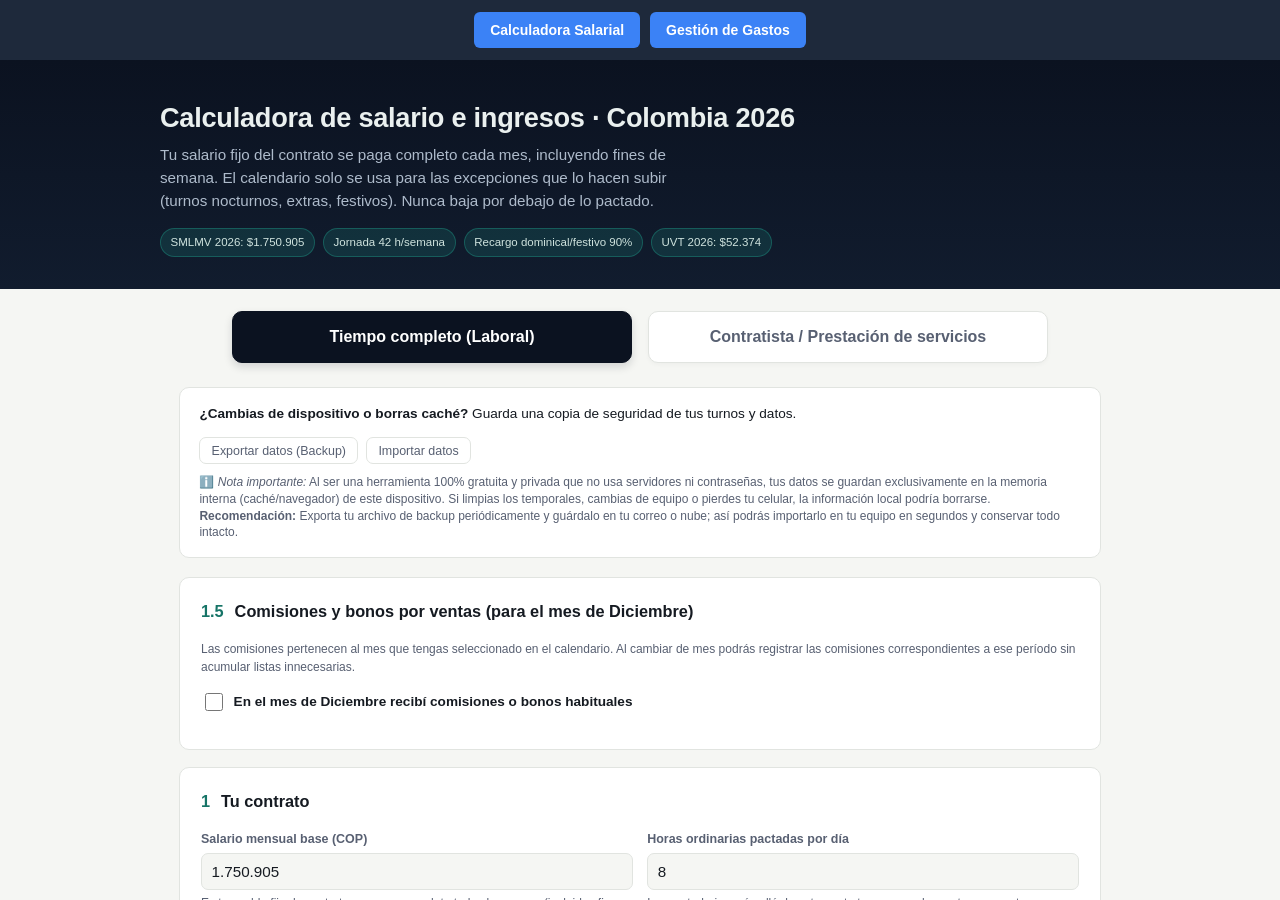
==== index.html @ af36e1dd "Update index.html" ====
<!DOCTYPE html>
<html lang="es">
<head>
  <meta charset="UTF-8">
  <meta name="viewport" content="width=device-width, initial-scale=1.0">
  <title>Mi Suite Financiera</title>
  <link rel="manifest" href="manifest.json">
  <style>
    body { margin: 0; font-family: Arial, sans-serif; display: flex; flex-direction: column; height: 100vh; background: #0f172a; }
    nav { display: flex; background: #1e293b; padding: 12px; gap: 10px; justify-content: center; align-items: center; box-shadow: 0 4px 6px rgba(0,0,0,0.3); flex-wrap: wrap; }
    button { background: #3b82f6; color: white; border: none; padding: 10px 16px; border-radius: 6px; cursor: pointer; font-weight: bold; font-size: 14px; transition: background 0.2s; }
    button:hover { background: #2563eb; }
    /* Estilo especial para el botón de instalar */
    #btn-instalar { background: #10b981; display: none; }
    #btn-instalar:hover { background: #059669; }
    iframe { flex: 1; border: none; width: 100%; height: 100%; background: white; }
  </style>
</head>
<body>
  <nav>
<button onclick="cambiarApp('./calculadora/index.html')">Calculadora Salarial</button>
<button onclick="cambiarApp('./gastos/index.html')">Gestión de Gastos</button>
    <!-- Botón automático de instalación -->
    <button id="btn-instalar">📲 Instalar App</button>
  </nav>

  <iframe id="app-frame" src="./calculadora/index.html"></iframe>

  <script>
    function cambiarApp(ruta) {
      document.getElementById('app-frame').src = ruta;
    }

    // Código para activar el botón de instalación automática
    let deferredPrompt;
    const btnInstalar = document.getElementById('btn-instalar');

    window.addEventListener('beforeinstallprompt', (e) => {
      e.preventDefault();
      deferredPrompt = e;
      btnInstalar.style.display = 'block'; // Muestra el botón solo si se puede instalar
    });

    btnInstalar.addEventListener('click', async () => {
      if (deferredPrompt) {
        deferredPrompt.prompt();
        const { outcome } = await deferredPrompt.userChoice;
        if (outcome === 'accepted') {
          console.log('Usuario aceptó instalar la app');
        }
        deferredPrompt = null;
        btnInstalar.style.display = 'none';
      }
    });

    if ('serviceWorker' in navigator) {
      navigator.serviceWorker.register('sw.js');
    }
  </script>
</body>
</html>
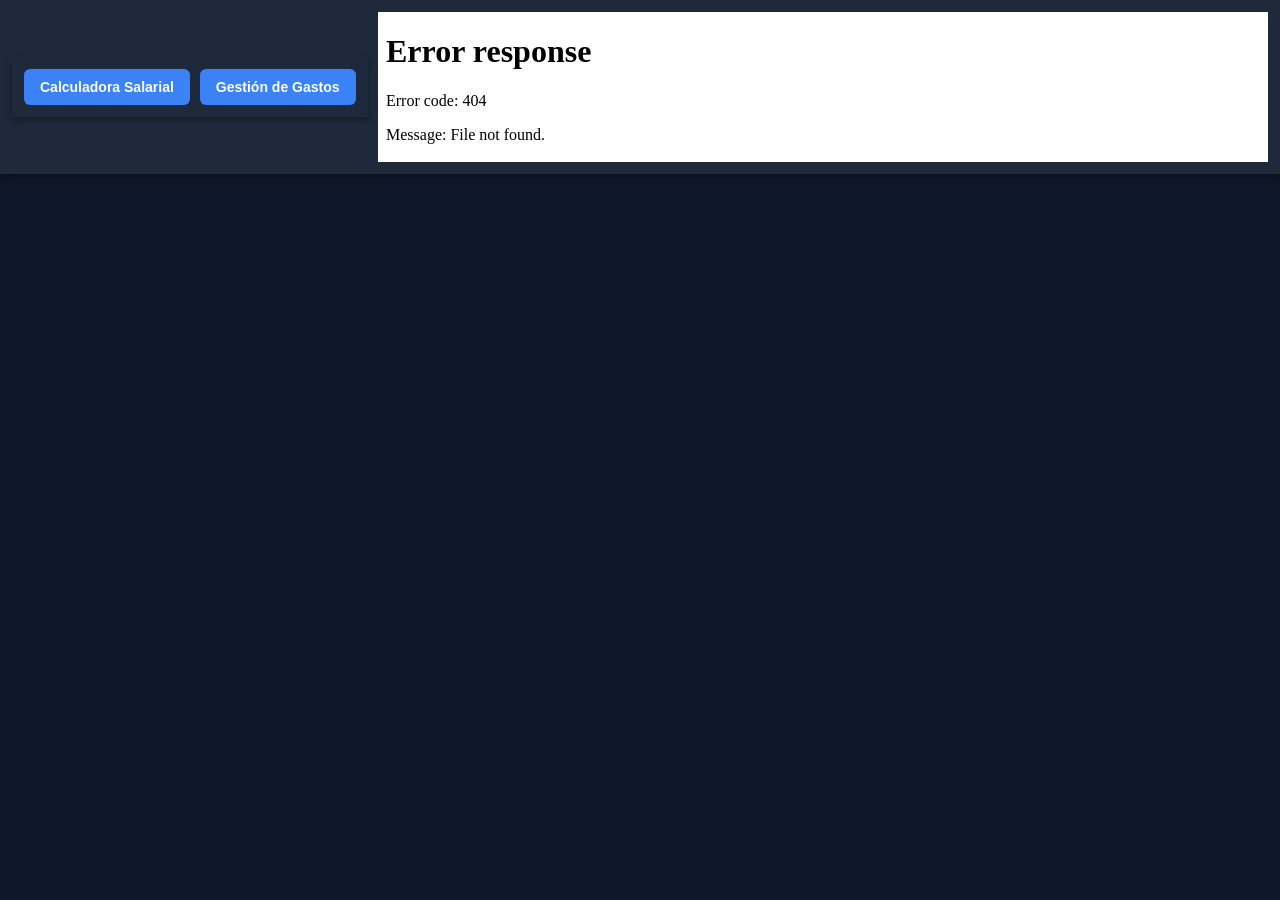
==== commit d3cc94dc: "Update index.html" ====
--- a/index.html
+++ b/index.html
@@ -18,13 +18,14 @@
 </head>
 <body>
   <nav>
-<button onclick="cambiarApp('./calculadora/index.html')">Calculadora Salarial</button>
-<button onclick="cambiarApp('./gastos/index.html')">Gestión de Gastos</button>
+<nav>
+    <button onclick="cambiarApp('/suite-financiera/calculadora/index.html')">Calculadora Salarial</button>
+    <button onclick="cambiarApp('/suite-financiera/gastos/index.html')">Gestión de Gastos</button>
     <!-- Botón automático de instalación -->
     <button id="btn-instalar">📲 Instalar App</button>
   </nav>
 
-  <iframe id="app-frame" src="./calculadora/index.html"></iframe>
+  <iframe id="app-frame" src="/suite-financiera/calculadora/index.html"></iframe>
 
   <script>
     function cambiarApp(ruta) {
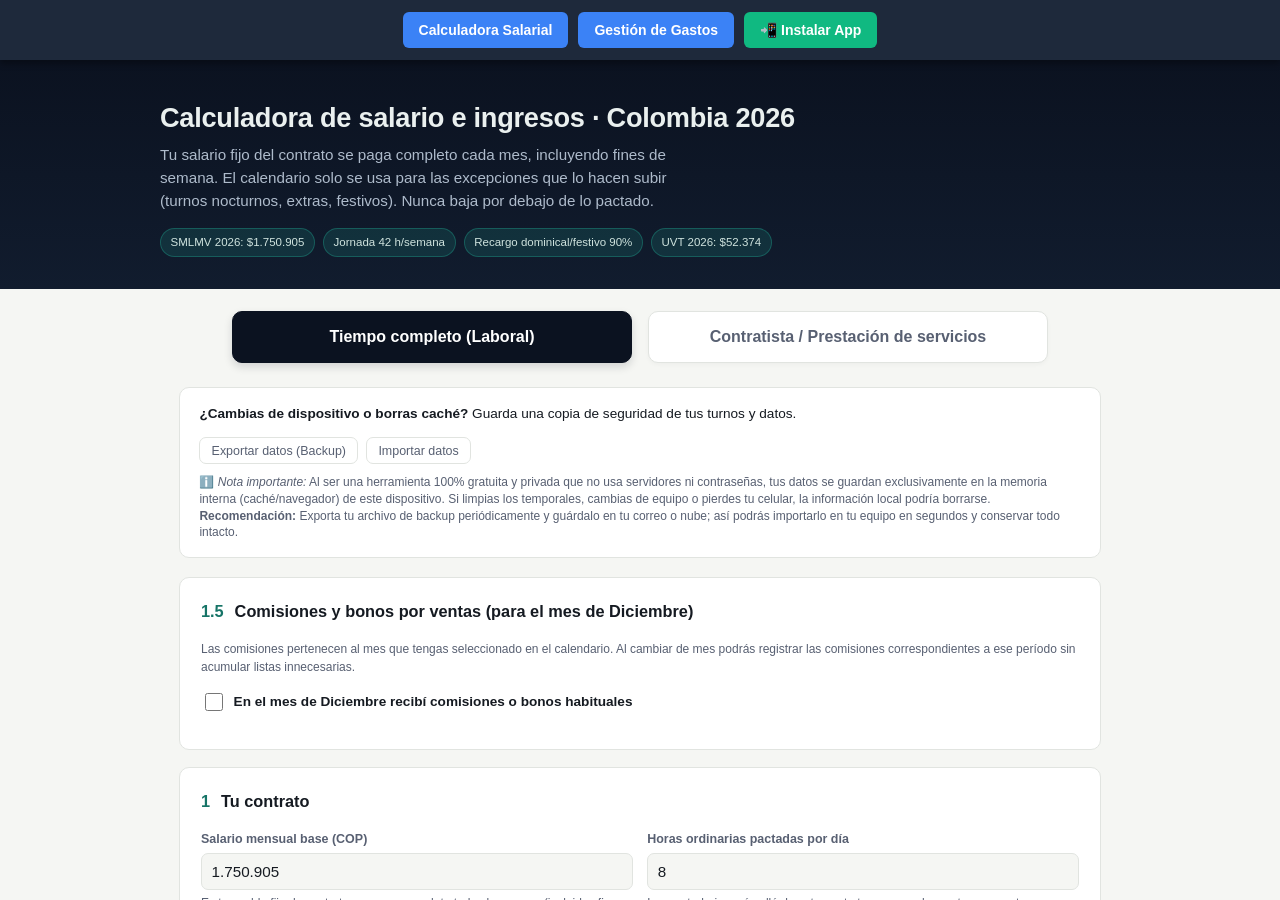
==== commit 98e9c9b5: "Update index.html" ====
--- a/index.html
+++ b/index.html
@@ -6,49 +6,44 @@
   <title>Mi Suite Financiera</title>
   <link rel="manifest" href="manifest.json">
   <style>
-    body { margin: 0; font-family: Arial, sans-serif; display: flex; flex-direction: column; height: 100vh; background: #0f172a; }
-    nav { display: flex; background: #1e293b; padding: 12px; gap: 10px; justify-content: center; align-items: center; box-shadow: 0 4px 6px rgba(0,0,0,0.3); flex-wrap: wrap; }
+    body { margin: 0; font-family: Arial, sans-serif; display: flex; flex-direction: column; height: 100vh; background: #0f172a; overflow: hidden; }
+    nav { display: flex; background: #1e293b; padding: 12px; gap: 10px; justify-content: center; align-items: center; box-shadow: 0 4px 6px rgba(0,0,0,0.3); flex-wrap: wrap; z-index: 10; }
     button { background: #3b82f6; color: white; border: none; padding: 10px 16px; border-radius: 6px; cursor: pointer; font-weight: bold; font-size: 14px; transition: background 0.2s; }
     button:hover { background: #2563eb; }
-    /* Estilo especial para el botón de instalar */
     #btn-instalar { background: #10b981; display: none; }
     #btn-instalar:hover { background: #059669; }
-    iframe { flex: 1; border: none; width: 100%; height: 100%; background: white; }
+    iframe { flex: 1; border: none; width: 100%; height: calc(100vh - 60px); background: white; }
   </style>
 </head>
 <body>
   <nav>
-<nav>
-    <button onclick="cambiarApp('/suite-financiera/calculadora/index.html')">Calculadora Salarial</button>
-    <button onclick="cambiarApp('/suite-financiera/gastos/index.html')">Gestión de Gastos</button>
-    <!-- Botón automático de instalación -->
+    <button onclick="cambiarApp('calculadora/index.html')">Calculadora Salarial</button>
+    <button onclick="cambiarApp('gastos/index.html')">Gestión de Gastos</button>
     <button id="btn-instalar">📲 Instalar App</button>
   </nav>
 
-  <iframe id="app-frame" src="/suite-financiera/calculadora/index.html"></iframe>
+  <iframe id="app-frame" src="calculadora/index.html"></iframe>
 
   <script>
     function cambiarApp(ruta) {
       document.getElementById('app-frame').src = ruta;
     }
 
-    // Código para activar el botón de instalación automática
     let deferredPrompt;
     const btnInstalar = document.getElementById('btn-instalar');
 
     window.addEventListener('beforeinstallprompt', (e) => {
       e.preventDefault();
       deferredPrompt = e;
-      btnInstalar.style.display = 'block'; // Muestra el botón solo si se puede instalar
+      btnInstalar.style.display = 'block';
     });
+
+    btnInstalar.style.display = 'block';
 
     btnInstalar.addEventListener('click', async () => {
       if (deferredPrompt) {
         deferredPrompt.prompt();
         const { outcome } = await deferredPrompt.userChoice;
-        if (outcome === 'accepted') {
-          console.log('Usuario aceptó instalar la app');
-        }
         deferredPrompt = null;
         btnInstalar.style.display = 'none';
       }
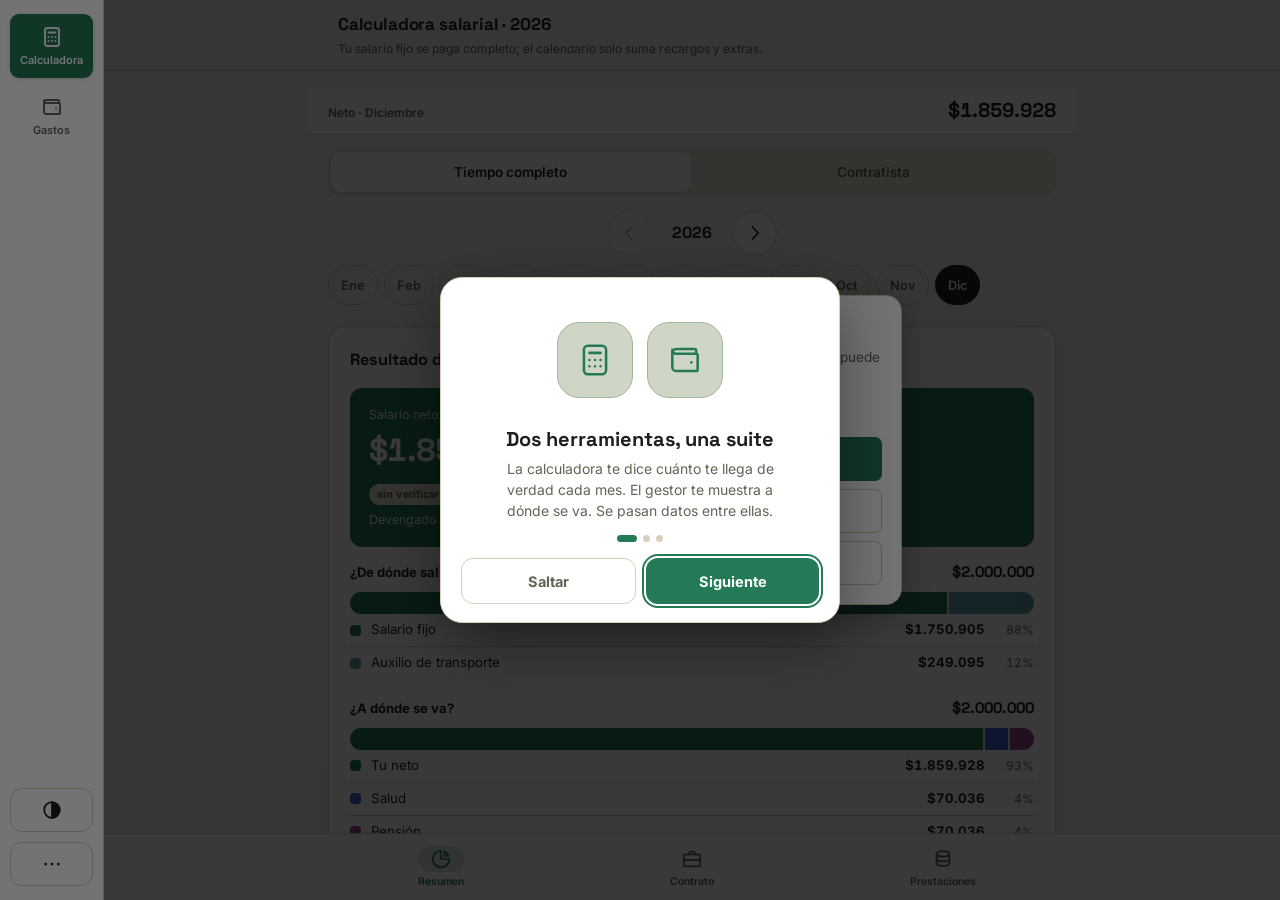
==== commit a8e072b5: "Add files via upload" ====
--- a/index.html
+++ b/index.html
@@ -1,57 +1,504 @@
 <!DOCTYPE html>
 <html lang="es">
 <head>
-  <meta charset="UTF-8">
-  <meta name="viewport" content="width=device-width, initial-scale=1.0">
-  <title>Mi Suite Financiera</title>
-  <link rel="manifest" href="manifest.json">
-  <style>
-    body { margin: 0; font-family: Arial, sans-serif; display: flex; flex-direction: column; height: 100vh; background: #0f172a; overflow: hidden; }
-    nav { display: flex; background: #1e293b; padding: 12px; gap: 10px; justify-content: center; align-items: center; box-shadow: 0 4px 6px rgba(0,0,0,0.3); flex-wrap: wrap; z-index: 10; }
-    button { background: #3b82f6; color: white; border: none; padding: 10px 16px; border-radius: 6px; cursor: pointer; font-weight: bold; font-size: 14px; transition: background 0.2s; }
-    button:hover { background: #2563eb; }
-    #btn-instalar { background: #10b981; display: none; }
-    #btn-instalar:hover { background: #059669; }
-    iframe { flex: 1; border: none; width: 100%; height: calc(100vh - 60px); background: white; }
-  </style>
+<meta charset="UTF-8">
+<meta name="viewport" content="width=device-width, initial-scale=1, viewport-fit=cover">
+<title>Mi Suite Financiera</title>
+<link rel="manifest" href="manifest.json">
+<link rel="apple-touch-icon" href="icons/apple-touch-icon.png">
+<link rel="icon" href="icons/favicon-64.png" type="image/png">
+<link rel="preload" href="fonts/inter-latin-wght-normal.woff2" as="font" type="font/woff2" crossorigin>
+<link rel="preload" href="fonts/space-grotesk-latin-wght-normal.woff2" as="font" type="font/woff2" crossorigin>
+<meta name="theme-color" content="#F4F1EA" media="(prefers-color-scheme: light)">
+<meta name="theme-color" content="#121618" media="(prefers-color-scheme: dark)">
+<meta name="apple-mobile-web-app-capable" content="yes">
+<meta name="mobile-web-app-capable" content="yes">
+<meta name="apple-mobile-web-app-status-bar-style" content="default">
+<meta name="apple-mobile-web-app-title" content="Mi Suite">
+<link rel="stylesheet" href="suite-tema.css">
+<script src="suite-tema.js"></script>
+<script src="suite-iconos.js"></script>
+<script src="suite-ui.js"></script>
+<script src="suite-config.js"></script>
+<script src="suite-sync-core.js"></script>
+<script src="suite-sync.js"></script>
+<style>
+:root{ --font:var(--font-body); }
+*{box-sizing:border-box;}
+html,body{margin:0; height:100%; background:var(--bg); color:var(--text); font-family:var(--font);}
+/* La página ocupa SIEMPRE lo que se ve en pantalla (position:fixed), sin usar vh/dvh: esas unidades quedan desfasadas en Android
+   cuando la barra del navegador aparece o se esconde (p. ej. tras recargar) y empujaban la barra inferior fuera de la pantalla. */
+html,body{overscroll-behavior:none;}
+body{position:fixed; inset:0; display:flex; flex-direction:column; overflow:hidden;}
+button{font-family:inherit; cursor:pointer;}
+
+#bar{flex:0 0 auto; display:flex; align-items:center; gap:10px; padding:calc(6px + env(safe-area-inset-top,0px)) 12px 6px; background:var(--surface); border-bottom:1px solid var(--border);}
+#seg{flex:1; display:flex; background:var(--surface-2); border-radius:12px; padding:3px; gap:3px; max-width:420px;}
+#seg button{flex:1; border:none; background:none; color:var(--text-dim); font-size:13.5px; font-weight:600; padding:8px 6px; border-radius:9px; min-height:38px; display:flex; align-items:center; justify-content:center; gap:6px; transition:background .15s,color .15s;}
+#seg button[aria-selected="true"]{background:var(--accent); color:var(--accent-ink); box-shadow:0 1px 4px rgba(0,0,0,.15);}
+.rbtn{flex:0 0 auto; width:44px; height:44px; border-radius:12px; border:1px solid var(--border); background:var(--surface); color:var(--text); font-size:20px; line-height:1; position:relative;}
+.rbtn:hover{background:var(--surface-2);}
+#seg .ico{display:inline-flex;} #seg .ico svg{width:18px;height:18px;} .rbtn svg{width:22px;height:22px;display:block;margin:auto;} .spacer{display:none;}
+@media (max-width:899.98px){ #bar{display:none;} }   /* en celular cada app trae su selector y su ⋯ */
+@media (min-width:900px){
+  #seg .ico svg{width:24px;height:24px;}
+  body{flex-direction:row;}
+  #bar{flex-direction:column; width:104px; align-items:stretch; gap:10px; padding:calc(14px + env(safe-area-inset-top,0px)) 10px 14px; border-bottom:0; border-right:1px solid var(--border);}
+  #seg{flex:0 0 auto; flex-direction:column; gap:6px; background:none; padding:0;}
+  #seg button{flex-direction:column; gap:4px; min-height:64px; font-size:11px; padding:10px 2px;}
+  #seg .ico{font-size:22px;}
+  .spacer{display:block; flex:1;}
+  .rbtn{width:100%;}
+  #frames{height:100%;}
+}
+#menuBtn .dot{position:absolute; top:7px; right:7px; width:9px; height:9px; border-radius:50%; background:var(--danger); display:none;}
+#menuBtn.has-update .dot{display:block;}
+#menuBtn.has-sync .dot{display:block; background:var(--necesito);}
+
+#frames{flex:1; position:relative; padding-bottom:env(safe-area-inset-bottom,0px); min-height:0;}
+.frame{position:absolute; inset:0 0 env(safe-area-inset-bottom,0px) 0; width:100%; height:calc(100% - env(safe-area-inset-bottom,0px)); border:0; background:var(--bg); visibility:hidden; pointer-events:none;}
+.frame.on{visibility:visible; pointer-events:auto;}
+
+#overlay{position:fixed; inset:0; background:rgba(0,0,0,.45); display:none; z-index:50; align-items:flex-end; justify-content:center;}
+#overlay.show{display:flex;}
+#sheet{width:100%; max-width:520px; background:var(--surface); border-radius:20px 20px 0 0; padding:16px 16px calc(18px + env(safe-area-inset-bottom,0px)); max-height:85vh; overflow-y:auto; box-shadow:0 -8px 30px rgba(0,0,0,.25);}
+#sheet::before{content:''; display:block; width:40px; height:4px; border-radius:2px; background:var(--border); margin:-4px auto 12px;}
+#overlay.show #sheet{animation:subir .22s ease-out;}
+@keyframes subir{from{transform:translateY(24px); opacity:0;} to{transform:none; opacity:1;}}
+#sheet h2{margin:0 0 4px; font-family:var(--font-display); font-size:18px;}
+#sheet .sub{font-size:12.5px; color:var(--text-dim); margin-bottom:12px;}
+.item{display:flex; align-items:center; gap:12px; width:100%; text-align:left; background:var(--surface-2); border:1px solid var(--border); color:var(--text); padding:12px 14px; border-radius:12px; margin-bottom:8px; font-size:14px; min-height:48px;}
+.item .ic{width:24px; height:24px; display:flex; align-items:center; justify-content:center;} .item .ic svg{width:22px;height:22px;}
+.item small{display:block; color:var(--text-dim); font-size:11.5px; margin-top:1px;}
+.item.primary{background:var(--accent); color:var(--accent-ink); border-color:var(--accent);} .item.primary small{color:inherit; opacity:.85;}
+.status{font-size:12.5px; color:var(--text-dim); display:flex; align-items:center; gap:8px; margin:12px 2px 4px;}
+.pill{display:inline-block; padding:2px 8px; border-radius:20px; font-size:11.5px; font-weight:700; background:var(--surface-2); border:1px solid var(--border);}
+.pill.ok{color:var(--accent); border-color:var(--accent);} .pill.warn{color:var(--danger); border-color:var(--danger);}
+.close{float:right; background:none; border:none; color:var(--text-dim); font-size:20px; width:40px; height:40px;}
+
+#tour{position:fixed; inset:0; z-index:80; background:rgba(0,0,0,.55); display:flex; align-items:center; justify-content:center; padding:16px;}
+#tour[hidden]{display:none;}
+.tour-box{width:100%; max-width:400px; background:var(--surface); border:1px solid var(--border); border-radius:22px; padding:22px 20px 18px; text-align:center; box-shadow:0 20px 60px rgba(0,0,0,.4); animation:subir .25s ease-out;}
+.tour-art{height:120px; display:flex; align-items:center; justify-content:center; gap:14px; color:var(--accent); margin-bottom:6px;}
+.tour-art .bub{width:76px; height:76px; border-radius:22px; background:color-mix(in srgb,var(--accent) 14%,var(--surface-2)); border:1px solid color-mix(in srgb,var(--accent) 30%,var(--border)); display:flex; align-items:center; justify-content:center;}
+.tour-art svg{width:38px; height:38px; stroke-width:1.6;}
+.tour-box h2{font-family:var(--font-display); font-size:20px; margin:6px 0 6px;}
+.tour-box p{font-size:14px; line-height:1.5; color:var(--text-dim); margin:0 auto 14px; max-width:32ch;}
+.tour-dots{display:flex; gap:6px; justify-content:center; margin-bottom:16px;}
+.tour-dots i{width:7px; height:7px; border-radius:50%; background:var(--border);} .tour-dots i.on{background:var(--accent); width:20px; border-radius:4px;}
+.tour-actions{display:flex; gap:10px;}
+.tour-actions button{flex:1; min-height:46px; border-radius:12px; font-size:14.5px; font-weight:700;}
+.tour-ghost{background:none; border:1px solid var(--border); color:var(--text-dim);}
+.tour-next{background:var(--accent); color:var(--accent-ink); border:none;}
+#syncOverlay{position:fixed; inset:0; background:rgba(0,0,0,.5); z-index:75; display:flex; align-items:flex-end; justify-content:center;}
+#syncOverlay[hidden]{display:none;}
+#syncSheet{width:100%; max-width:520px; background:var(--surface); border-radius:20px 20px 0 0; padding:16px 16px calc(18px + env(safe-area-inset-bottom,0px)); max-height:90vh; overflow-y:auto; box-shadow:0 -8px 30px rgba(0,0,0,.25); animation:subir .22s ease-out;}
+#syncSheet h2{margin:0 0 4px; font-family:var(--font-display); font-size:18px;}
+#syncSheet .sub{font-size:12.5px; color:var(--text-dim); margin-bottom:10px;}
+.sy-box{background:var(--surface-2); border-radius:12px; padding:12px; font-size:12.5px; line-height:1.55; color:var(--text-dim); margin:10px 0;}
+.sy-box b{color:var(--text);} .sy-box ul{margin:6px 0 0; padding-left:18px;} .sy-box li{margin:3px 0;}
+.sy-estado{display:flex; align-items:center; gap:10px; padding:12px; border-radius:12px; border:1px solid var(--border); margin:10px 0; font-size:13.5px;}
+.sy-estado .pt{width:10px; height:10px; border-radius:50%; background:var(--accent); flex:0 0 auto;} .sy-estado.pend .pt{background:var(--necesito);} .sy-estado.mal .pt{background:var(--danger);}
+.sy-btn{display:block; width:100%; min-height:46px; border-radius:12px; border:none; font-size:14.5px; font-weight:700; cursor:pointer; margin-top:8px; background:var(--accent); color:var(--accent-ink);}
+.sy-btn.sec{background:var(--surface-2); color:var(--text); border:1px solid var(--border);} .sy-btn.peligro{background:none; color:var(--danger); border:1px solid var(--border);} .sy-btn:disabled{opacity:.45; cursor:default;}
+.sy-check{display:flex; gap:10px; align-items:flex-start; font-size:13px; margin:12px 0 4px; cursor:pointer;} .sy-check input{margin-top:3px; width:20px; height:20px; flex:0 0 auto;}
+.sy-input{width:100%; min-height:46px; border-radius:10px; border:1px solid var(--border); background:var(--bg); color:var(--text); padding:0 12px; font-size:14px; margin-top:6px;}
+.sy-copia{display:flex; align-items:center; gap:8px; justify-content:space-between; padding:8px 0; border-bottom:1px solid var(--border); font-size:13px;} .sy-copia button{min-height:36px; padding:0 12px; border-radius:8px; border:1px solid var(--border); background:var(--surface-2); color:var(--text); cursor:pointer; font-weight:600;}
+#toast{position:fixed; left:12px; right:12px; bottom:calc(14px + env(safe-area-inset-bottom,0px)); z-index:60; display:none; justify-content:center; pointer-events:none;}
+#toast.show{display:flex;}
+#toast .box{pointer-events:auto; background:var(--text); color:var(--bg); padding:11px 14px; border-radius:12px; display:flex; gap:14px; align-items:center; font-size:13.5px; box-shadow:0 6px 20px rgba(0,0,0,.3); max-width:480px;}
+#toast button{background:none; border:none; color:var(--accent); font-weight:700; font-size:13.5px; padding:4px 6px; min-height:32px;}
+</style>
 </head>
 <body>
-  <nav>
-    <button onclick="cambiarApp('calculadora/index.html')">Calculadora Salarial</button>
-    <button onclick="cambiarApp('gastos/index.html')">Gestión de Gastos</button>
-    <button id="btn-instalar">📲 Instalar App</button>
-  </nav>
-
-  <iframe id="app-frame" src="calculadora/index.html"></iframe>
-
-  <script>
-    function cambiarApp(ruta) {
-      document.getElementById('app-frame').src = ruta;
-    }
-
-    let deferredPrompt;
-    const btnInstalar = document.getElementById('btn-instalar');
-
-    window.addEventListener('beforeinstallprompt', (e) => {
-      e.preventDefault();
-      deferredPrompt = e;
-      btnInstalar.style.display = 'block';
+
+<div id="bar">
+  <div id="seg" role="tablist" aria-label="Aplicación">
+    <button type="button" role="tab" id="tab-calculadora" data-app="calculadora" aria-selected="true"><span class="ico" data-ic="calc"></span><span class="lbl">Calculadora</span></button>
+    <button type="button" role="tab" id="tab-gastos" data-app="gastos" aria-selected="false"><span class="ico" data-ic="wallet"></span><span class="lbl">Gastos</span></button>
+  </div>
+  <div class="spacer"></div>
+  <button type="button" id="themeBtn" class="rbtn" aria-label="Cambiar tema"></button>
+  <button type="button" id="menuBtn" class="rbtn" aria-label="Menú" aria-haspopup="dialog"><span data-ic="dots"></span><span class="dot"></span></button>
+</div>
+
+<div id="frames">
+  <iframe class="frame" id="frame-calculadora" title="Calculadora salarial" data-src="calculadora/index.html"></iframe>
+  <iframe class="frame" id="frame-gastos" title="Gestor de gastos" data-src="gastos/index.html"></iframe>
+</div>
+
+<div id="overlay" role="dialog" aria-modal="true" aria-label="Menú">
+  <div id="sheet">
+    <button type="button" class="close" id="closeMenu" aria-label="Cerrar"><span data-ic="x"></span></button>
+    <h2>Mi Suite Financiera</h2>
+    <div class="sub">Tus datos viven solo en este dispositivo.</div>
+    <div id="menuItems"></div>
+    <div class="status"><span id="netPill" class="pill">…</span><span id="offlinePill" class="pill">…</span></div>
+    <div class="status" id="verLine"></div>
+  </div>
+</div>
+<div id="syncOverlay" role="dialog" aria-modal="true" aria-label="Sincronización con Google Drive" hidden><div id="syncSheet"></div></div>
+<div id="toast"><div class="box"><span id="toastMsg"></span><button type="button" id="toastBtn"></button></div></div>
+<input type="file" id="importFile" accept=".json,application/json" hidden>
+<div id="tour" role="dialog" aria-modal="true" aria-labelledby="tourTitulo" hidden>
+  <div class="tour-box">
+    <div class="tour-art" id="tourArt" aria-hidden="true"></div>
+    <h2 id="tourTitulo"></h2>
+    <p id="tourTexto"></p>
+    <div class="tour-dots" id="tourDots" aria-hidden="true"></div>
+    <div class="tour-actions"><button type="button" id="tourSaltar" class="tour-ghost">Saltar</button><button type="button" id="tourSig" class="tour-next">Siguiente</button></div>
+  </div>
+</div>
+
+<script>
+(function(){
+'use strict';
+const $ = id => document.getElementById(id);
+const APPS = ['calculadora','gastos'];
+const LAST_KEY = 'suite_ultima_app';
+const STORAGE_PATTERN = /^(finanzas_app_v12|co(\d{4})?_[\w]+)$/;   // claves de ambos programas
+const SKIP = /_corrupto(_fecha)?$/;
+const esc = s => String(s).replace(/[&<>"']/g, c=>({'&':'&amp;','<':'&lt;','>':'&gt;','"':'&quot;',"'":'&#39;'}[c]));
+
+document.querySelectorAll('[data-ic]').forEach(el=>{ el.innerHTML = ic(el.dataset.ic, 22); });
+/* ---------- Tema global (un solo botón para las dos apps) ---------- */
+function iconoTema(){
+  const t = SuiteTema.get(), b = $('themeBtn');
+  b.innerHTML = ic(t==='dark' ? 'moon' : t==='light' ? 'sun' : 'auto', 22);
+  const txt = 'Tema: ' + (t==='dark' ? 'oscuro' : t==='light' ? 'claro' : 'automático (según tu dispositivo)') + ' — toca para cambiar';
+  b.title = txt; b.setAttribute('aria-label', txt);
+}
+$('themeBtn').addEventListener('click', ()=>{ SuiteTema.cycle(); iconoTema(); toast('Tema ' + ({dark:'oscuro', light:'claro'}[SuiteTema.get()] || 'automático') + ' en las dos apps', null, null, 2200); });
+window.addEventListener('suite-tema', iconoTema);
+iconoTema();
+
+/* ---------- Selector de app: los dos iframes se quedan vivos (no pierdes mes, scroll ni filtros) ---------- */
+let actual = null;
+const mqRail = window.matchMedia ? matchMedia('(min-width:900px)') : {matches:true, addEventListener(){}};
+function cargar(app){ const f = $('frame-'+app); if(!f.getAttribute('src')) f.setAttribute('src', f.dataset.src + (mqRail.matches ? '?rail=1' : '')); }
+function enviarLayout(){ APPS.forEach(a=>{ const f = $('frame-'+a); try{ if(f.contentWindow) f.contentWindow.postMessage({suite:'layout', rail:mqRail.matches}, location.origin); }catch(e){} }); }
+if(mqRail.addEventListener) mqRail.addEventListener('change', enviarLayout);
+APPS.forEach(a=>{ $('frame-'+a).addEventListener('load', enviarLayout); });
+// Sacude el diseño de la app visible (evita que la barra inferior quede mal pintada tras cambiar de app, girar o volver a la pestaña)
+function refrescarVista(){
+  const f = $('frame-'+actual); if(!f) return;
+  requestAnimationFrame(()=>{ try{ f.contentWindow.dispatchEvent(new Event('resize')); }catch(e){} });
+}
+document.addEventListener('pointerdown', ()=>SuiteSync.gesto(), true);
+window.addEventListener('pageshow', refrescarVista);
+window.addEventListener('orientationchange', ()=>setTimeout(refrescarVista, 250));
+document.addEventListener('visibilitychange', ()=>{ if(!document.hidden) refrescarVista(); });
+function mostrar(app, {recordar=true}={}){
+  if(!APPS.includes(app)) app = 'calculadora';
+  cargar(app); actual = app;
+  APPS.forEach(a=>{
+    $('frame-'+a).classList.toggle('on', a===app);
+    const t = $('tab-'+a); t.setAttribute('aria-selected', a===app ? 'true' : 'false');
+  });
+  if(recordar){ try{ localStorage.setItem(LAST_KEY, app); }catch(e){} }
+  refrescarVista();
+}
+document.querySelectorAll('#seg button').forEach(b=> b.addEventListener('click', ()=> mostrar(b.dataset.app)));
+(function inicio(){
+  let app = new URLSearchParams(location.search).get('app');
+  if(!APPS.includes(app)){ try{ app = localStorage.getItem(LAST_KEY); }catch(e){} }
+  mostrar(APPS.includes(app) ? app : 'calculadora', {recordar:false});
+  const otro = APPS.find(a=>a!==actual);
+  const precargar = ()=> cargar(otro);                       // la otra app queda lista (y guardada para uso sin conexión)
+  if('requestIdleCallback' in window) requestIdleCallback(precargar, {timeout:3000}); else setTimeout(precargar, 1500);
+})();
+
+/* ---------- Toast ---------- */
+let toastTimer = null;
+function toast(msg, label, fn, ms){
+  $('toastMsg').textContent = msg;
+  const b = $('toastBtn'); b.style.display = label ? '' : 'none'; b.textContent = label||''; b.onclick = ()=>{ $('toast').classList.remove('show'); if(fn) fn(); };
+  $('toast').classList.add('show'); clearTimeout(toastTimer);
+  if(ms!==0) toastTimer = setTimeout(()=>$('toast').classList.remove('show'), ms||6000);
+}
+
+/* ---------- Instalación (Android/escritorio) y guía para iPhone/iPad ---------- */
+let promptInstalar = null;
+const esStandalone = ()=> { try{ return (window.matchMedia && window.matchMedia('(display-mode: standalone)').matches) || navigator.standalone === true; }catch(e){ return false; } };
+const esIOS = /iphone|ipad|ipod/i.test(navigator.userAgent) || (navigator.platform==='MacIntel' && navigator.maxTouchPoints>1);
+const esSafariIOS = esIOS && /safari/i.test(navigator.userAgent) && !/crios|fxios|edgios|opios/i.test(navigator.userAgent);
+window.addEventListener('beforeinstallprompt', e=>{ e.preventDefault(); promptInstalar = e; });
+window.addEventListener('appinstalled', ()=>{ promptInstalar = null; toast('Mi Suite quedó instalada ✓'); });
+function guiaIOS(){
+  alert(esSafariIOS
+    ? 'Para instalar en tu iPhone/iPad:\n\n1. Toca el botón Compartir (el cuadrado con la flecha hacia arriba) en la barra de Safari.\n2. Elige “Añadir a pantalla de inicio”.\n3. Toca “Añadir”.'
+    : 'En iPhone/iPad la instalación solo funciona desde Safari.\n\nAbre esta misma dirección en Safari, toca Compartir y elige “Añadir a pantalla de inicio”.');
+}
+
+/* ---------- Actualizaciones y modo sin conexión ---------- */
+let swReg = null, swEsperando = null;
+function avisarActualizacion(sw){
+  swEsperando = sw; $('menuBtn').classList.add('has-update');
+  toast('Hay una versión nueva disponible', 'Actualizar', aplicarActualizacion, 0);
+}
+function aplicarActualizacion(){
+  if(swEsperando) swEsperando.postMessage({type:'SKIP_WAITING'}); else location.reload();
+}
+function buscarActualizacion(){
+  if(!swReg){ toast('El modo sin conexión no está disponible en este navegador'); return; }
+  toast('Buscando actualización…', null, null, 2500);
+  swReg.update().then(()=>{ setTimeout(()=>{ if(!swEsperando) toast('Ya tienes la última versión ✓'); }, 1200); }).catch(()=> toast('No se pudo buscar (¿sin internet?)'));
+}
+if('serviceWorker' in navigator){
+  const teniaControl = !!navigator.serviceWorker.controller;
+  let recargando = false;
+  navigator.serviceWorker.addEventListener('controllerchange', ()=>{ if(!teniaControl || recargando) return; recargando = true; location.reload(); });
+  window.addEventListener('load', ()=>{
+    navigator.serviceWorker.register('./sw.js').then(reg=>{
+      swReg = reg;
+      if(reg.waiting && navigator.serviceWorker.controller) avisarActualizacion(reg.waiting);
+      reg.addEventListener('updatefound', ()=>{
+        const nuevo = reg.installing; if(!nuevo) return;
+        nuevo.addEventListener('statechange', ()=>{ if(nuevo.state==='installed' && navigator.serviceWorker.controller) avisarActualizacion(nuevo); });
+      });
+      setInterval(()=>{ reg.update().catch(()=>{}); }, 30*60*1000);
+      window.addEventListener('online', ()=>{ reg.update().catch(()=>{}); pintarEstado(); });
+    }).catch(err=>{ console.warn('No se pudo registrar el service worker:', err); pintarEstado(); });
+  });
+}
+window.addEventListener('offline', ()=>{ pintarEstado(); toast('Sin conexión: todo sigue funcionando con lo guardado'); });
+window.addEventListener('online', pintarEstado);
+
+/* ---------- Respaldo unificado (calculadora + gastos) ---------- */
+function descargar(contenido, nombre){
+  const url = URL.createObjectURL(new Blob([contenido], {type:'application/json'}));
+  const a = document.createElement('a'); a.href = url; a.download = nombre; document.body.appendChild(a); a.click(); a.remove();
+  setTimeout(()=>URL.revokeObjectURL(url), 2000);
+}
+function clavesSuite(){
+  const out = [];
+  for(let i=0;i<localStorage.length;i++){ const k = localStorage.key(i); if(STORAGE_PATTERN.test(k) && !SKIP.test(k)) out.push(k); }
+  return out;
+}
+function exportarTodo(){
+  try{
+    const storage = {}; clavesSuite().forEach(k=>{ storage[k] = localStorage.getItem(k); });
+    if(!Object.keys(storage).length){ toast('Aún no hay datos para exportar'); return; }
+    const hoy = new Date(), f = hoy.getFullYear()+'-'+String(hoy.getMonth()+1).padStart(2,'0')+'-'+String(hoy.getDate()).padStart(2,'0');
+    descargar(JSON.stringify({suite:'mi-suite-financiera', version:1, exportadoEn:hoy.toISOString(), storage}, null, 2), `mi-suite_respaldo_${f}.json`);
+    try{ localStorage.setItem('suite_ultimo_respaldo', f); }catch(e){}
+    toast('Respaldo de las dos apps descargado ✓');
+  }catch(e){ toast('No se pudo exportar'); }
+}
+function importarTodo(file){
+  const r = new FileReader();
+  r.onload = ev=>{
+    let data; try{ data = JSON.parse(ev.target.result); }catch(e){ alert('El archivo no es un JSON válido.'); return; }
+    if(!data || data.suite!=='mi-suite-financiera' || !data.storage || typeof data.storage!=='object'){ alert('Este archivo no es un respaldo de Mi Suite (use el que exporta este menú).'); return; }
+    const claves = Object.keys(data.storage).filter(k=>STORAGE_PATTERN.test(k) && !SKIP.test(k) && typeof data.storage[k]==='string');
+    for(const k of claves){ try{ JSON.parse(data.storage[k]); }catch(e){ if(!/_intereses_enero$/.test(k)){ alert('El respaldo tiene datos dañados ('+k+'). No se importó nada.'); return; } } }
+    if(!claves.length){ alert('El respaldo no contiene datos de las apps.'); return; }
+    const tieneG = claves.includes('finanzas_app_v12'), nCalc = claves.filter(k=>k!=='finanzas_app_v12').length;
+    if(!confirmaYa('Se reemplazarán los datos actuales de las dos apps con los del archivo ('+(tieneG?'gastos + ':'')+nCalc+' bloques de la calculadora). ¿Continuar?')) return;
+    clavesSuite().forEach(k=>localStorage.removeItem(k));
+    claves.forEach(k=>localStorage.setItem(k, data.storage[k]));
+    APPS.forEach(a=>{ const f = $('frame-'+a); if(f.getAttribute('src')){ try{ f.contentWindow.location.reload(); }catch(e){ f.setAttribute('src', f.dataset.src); } } });
+    aplicarTema(); cerrarMenu(); toast('Datos restaurados en las dos apps ✓');
+  };
+  r.readAsText(file);
+}
+$('importFile').addEventListener('change', e=>{ const f = e.target.files[0]; e.target.value=''; if(f) importarTodo(f); });
+
+/* ---------- Menú ---------- */
+function pintarEstado(){
+  const on = navigator.onLine;
+  $('netPill').textContent = on ? 'En línea' : 'Sin conexión'; $('netPill').className = 'pill ' + (on ? 'ok' : 'warn');
+  const p = $('offlinePill');
+  if(!('serviceWorker' in navigator) || !('caches' in window)){ p.textContent = 'Sin modo offline'; p.className = 'pill warn'; return; }
+  caches.match('./calculadora/index.html').then(hit=>{
+    caches.match('./gastos/index.html').then(hit2=>{
+      const ok = !!(hit && hit2); p.textContent = ok ? 'Lista para usar sin internet' : 'Preparando modo sin conexión…'; p.className = 'pill ' + (ok ? 'ok' : '');
     });
-
-    btnInstalar.style.display = 'block';
-
-    btnInstalar.addEventListener('click', async () => {
-      if (deferredPrompt) {
-        deferredPrompt.prompt();
-        const { outcome } = await deferredPrompt.userChoice;
-        deferredPrompt = null;
-        btnInstalar.style.display = 'none';
-      }
-    });
-
-    if ('serviceWorker' in navigator) {
-      navigator.serviceWorker.register('sw.js');
-    }
-  </script>
+  }).catch(()=>{ p.textContent = 'Modo offline no disponible'; p.className = 'pill warn'; });
+}
+function construirMenu(){
+  const it = [];
+  if(swEsperando) it.push(`<button class="item primary" data-act="update"><span class="ic">${ic('refresh')}</span><span>Instalar la versión nueva<small>La app se recarga (tus datos no se tocan)</small></span></button>`);
+  if(!esStandalone()){
+    if(promptInstalar) it.push(`<button class="item" data-act="instalar"><span class="ic">${ic('phone')}</span><span>Instalar en este dispositivo<small>Ábrela como una app, también sin internet</small></span></button>`);
+    else if(esIOS) it.push(`<button class="item" data-act="ios"><span class="ic">${ic('phone')}</span><span>Añadir a pantalla de inicio<small>Te muestro cómo hacerlo en Safari</small></span></button>`);
+  }
+  { const t = SuiteTema.get(); it.push(`<button class="item" data-act="tema"><span class="ic">${ic(t==='dark'?'moon':t==='light'?'sun':'auto')}</span><span>Tema: ${t==='dark'?'oscuro':t==='light'?'claro':'automático'}<small>Toca para cambiar · se aplica a las dos apps</small></span></button>`); }
+  { const se = SuiteSync.estado();
+    const sub = !se.configurado ? 'Configúrala una vez para usar tus datos en otros dispositivos' : !se.conectado ? 'Guarda tus datos en tu Drive y úsalos en otros dispositivos' : textoEstadoCorto(se);
+    it.push(`<button class="item" data-act="sync"><span class="ic">${ic(se.conectado ? 'cloud-ok' : 'cloud')}</span><span>Sincronizar con Google Drive<small>${esc(sub)}</small></span></button>`); }
+  it.push(`<button class="item" data-act="export"><span class="ic">${ic('download')}</span><span>Exportar respaldo de las dos apps<small>Un solo archivo con calculadora + gastos</small></span></button>`);
+  it.push(`<button class="item" data-act="import"><span class="ic">${ic('upload')}</span><span>Importar respaldo<small>Reemplaza los datos de las dos apps</small></span></button>`);
+  it.push(`<button class="item" data-act="buscar"><span class="ic">${ic('refresh')}</span><span>Buscar actualización</span></button>`);
+  it.push(`<button class="item" data-act="tour"><span class="ic">${ic('help')}</span><span>Ver el recorrido de bienvenida</span></button>`);
+  $('menuItems').innerHTML = it.join('');
+  $('verLine').textContent = 'Los datos se guardan solo en este dispositivo: exporta un respaldo de vez en cuando.';
+}
+function abrirMenu(){ construirMenu(); pintarEstado(); $('overlay').classList.add('show'); try{ window.focus(); $('closeMenu').focus(); }catch(e){} }   // el foco pasa al menú para que Esc y el teclado funcionen también si se abrió desde una app
+function cerrarMenu(){ $('overlay').classList.remove('show'); }
+$('menuBtn').addEventListener('click', abrirMenu);
+$('closeMenu').addEventListener('click', cerrarMenu);
+$('overlay').addEventListener('click', e=>{ if(e.target.id==='overlay') cerrarMenu(); });
+document.addEventListener('keydown', e=>{ if(e.key==='Escape') cerrarMenu(); });
+$('menuItems').addEventListener('click', e=>{
+  const b = e.target.closest('[data-act]'); if(!b) return;
+  const a = b.dataset.act;
+  if(a==='sync'){ cerrarMenu(); abrirSync(); }
+  else if(a==='tema'){ SuiteTema.cycle(); iconoTema(); construirMenu(); }
+  else if(a==='export'){ exportarTodo(); }
+  else if(a==='import'){ $('importFile').click(); }
+  else if(a==='buscar'){ cerrarMenu(); buscarActualizacion(); }
+  else if(a==='tour'){ cerrarMenu(); abrirTour(0); }
+  else if(a==='update'){ cerrarMenu(); aplicarActualizacion(); }
+  else if(a==='ios'){ guiaIOS(); }
+  else if(a==='instalar' && promptInstalar){ cerrarMenu(); promptInstalar.prompt(); promptInstalar.userChoice.finally(()=>{ promptInstalar = null; }); }
+});
+
+/* ---------- Sincronización con Google Drive ---------- */
+function hace(ms){ if(!ms) return 'nunca'; const s = Math.max(0, Math.round((Date.now()-ms)/1000)); if(s<45) return 'hace unos segundos'; if(s<3600) return 'hace '+Math.round(s/60)+' min'; if(s<86400) return 'hace '+Math.round(s/3600)+' h'; return 'hace '+Math.round(s/86400)+' días'; }
+function textoEstadoCorto(e){
+  if(e.fase==='sincronizando' || e.fase==='conectando') return 'Sincronizando…';
+  if(e.fase==='reconectar') return 'Toca para reconectar con Google';
+  if(e.fase==='sin_conexion') return 'Sin conexión: se sincroniza al volver';
+  if(e.fase==='error') return 'Error al sincronizar';
+  if(e.pendiente || e.fase==='pendiente') return 'Cambios por sincronizar';
+  return 'Conectado'+(e.email?' como '+e.email:'')+' · '+hace(e.ult);
+}
+const AVISO_LEGAL = `<div class="sy-box"><b>Cómo funciona y qué debes saber</b><ul>
+  <li>Tus datos viven en tu dispositivo. Si activas la sincronización, la app guarda una copia en una carpeta oculta de <b>tu propio Google Drive</b>, que solo esta app puede abrir.</li>
+  <li>Quien publica esta app <b>no tiene servidor, no recibe ni ve tus datos y no tiene acceso a tu Drive</b>.</li>
+  <li>El único permiso que pide a Google es guardar y leer los datos de la propia app en tu Drive. No puede ver tus otros archivos.</li>
+  <li>Tú eres responsable de tu cuenta de Google y de los dispositivos donde la uses. Puedes desconectar cuando quieras y borrar tu copia desde aquí.</li>
+  <li>Datos personales (Ley 1581 de 2012): la información la administras tú, en tu dispositivo y en tu Drive; la app no la recolecta ni la envía a terceros distintos de Google.</li>
+  <li>Es una herramienta personal de referencia: no es asesoría financiera, tributaria ni legal, y se ofrece «tal cual», sin garantías. Haz respaldos de vez en cuando.</li></ul>
+  <div style="margin-top:8px;"><a href="privacidad.html" target="_blank" rel="noopener" style="color:var(--accent); font-weight:600;">Política de privacidad</a></div></div>`;
+function abrirSync(){ $('syncOverlay').hidden = false; SuiteSync.precargar(); pintarSync(); const c = $('syCerrar'); if(c) c.focus(); }
+function cerrarSync(){ $('syncOverlay').hidden = true; }
+async function pintarSync(){
+  if($('syncOverlay').hidden) return;
+  const e = SuiteSync.estado(), box = $('syncSheet'), cab = `<button type="button" class="close" id="syCerrar" aria-label="Cerrar">${ic('x',22)}</button><h2>Sincronizar con Google Drive</h2>`;
+  let h = cab;
+  if(!e.configurado){
+    h += `<div class="sub">Falta un dato de configuración (una sola vez, lo hace quien publica la app).</div>
+      <div class="sy-box">Necesitas un <b>ID de cliente</b> de Google (gratis):<ul>
+        <li>Entra a <b>console.cloud.google.com</b> y crea un proyecto.</li>
+        <li>En «APIs y servicios → Biblioteca», activa <b>Google Drive API</b>.</li>
+        <li>En «Pantalla de consentimiento OAuth»: tipo <b>Externo</b>, escribe el nombre de la app y tu correo, agrega el permiso <b>…/auth/drive.appdata</b> y publícala (<b>En producción</b>).</li>
+        <li>En «Credenciales → Crear → ID de cliente de OAuth → Aplicación web», agrega en «Orígenes autorizados de JavaScript»: <b>${esc(location.origin)}</b></li>
+        <li>Copia el ID de cliente y pégalo abajo.</li></ul></div>
+      <input class="sy-input" id="syCid" placeholder="123456-abc.apps.googleusercontent.com" autocomplete="off" spellcheck="false">
+      <button class="sy-btn" id="syGuardarCid">Guardar</button>`;
+  } else if(!e.conectado){
+    h += `<div class="sub">Usa tus datos en el celular y en el computador sin exportar respaldos.</div>${AVISO_LEGAL}
+      <label class="sy-check"><input type="checkbox" id="syAcepto" ${e.acepto?'checked':''}><span>Entiendo y acepto cómo funciona.</span></label>
+      <button class="sy-btn" id="syConectar" ${e.acepto?'':'disabled'}>Conectar con Google</button>
+      <button class="sy-btn sec" id="syCambiarCid">Cambiar ID de cliente</button>`;
+  } else {
+    const cls = (e.fase==='error' || e.fase==='reconectar') ? 'mal' : (e.pendiente || e.fase==='sin_conexion' || e.fase==='pendiente') ? 'pend' : '';
+    h += `<div class="sub">${esc(e.email ? 'Cuenta: '+e.email : 'Conectado')}</div>
+      <div class="sy-estado ${cls}"><span class="pt"></span><span>${esc(textoEstadoCorto(e))}${e.msg?'<br><small style="color:var(--text-dim)">'+esc(e.msg)+'</small>':''}</span></div>
+      ${e.fase==='reconectar' ? '<button class="sy-btn" id="syReconectar">Reconectar con Google</button>' : '<button class="sy-btn" id="sySync">Sincronizar ahora</button>'}
+      <div class="sy-box" style="margin-top:12px;">Se sincroniza solo: al abrir la app, unos segundos después de cada cambio y cada ~30 segundos mientras la tienes abierta. Cada ~hora Google puede pedir confirmar la sesión: toca «Reconectar».</div>
+      <div id="syCopias"></div>
+      <button class="sy-btn sec" id="syDesconectar">Desconectar este dispositivo</button>
+      <button class="sy-btn peligro" id="syBorrar">Borrar mis datos de Drive</button>
+      <details class="sy-box"><summary style="cursor:pointer; font-weight:700; color:var(--text);">Aviso legal y privacidad</summary>${AVISO_LEGAL}</details>`;
+  }
+  box.innerHTML = h;
+  if(e.conectado && e.fase!=='reconectar'){ SuiteSync.listarCopias().then(l=>{ const c = $('syCopias'); if(!c || !l.length) return; c.innerHTML = '<div class="sub" style="margin-top:12px;">Copias automáticas (últimos 7 días)</div>'+l.map(f=>`<div class="sy-copia"><span>${esc(f.name.replace('suite-respaldo-','').replace('.json',''))}</span><button data-rest="${esc(f.id)}">Restaurar</button></div>`).join(''); }).catch(()=>{}); }
+}
+$('syncSheet').addEventListener('click', async ev=>{
+  const b = ev.target.closest('button'); if(!b) return;
+  try{
+    if(b.id==='syCerrar') cerrarSync();
+    else if(b.id==='syGuardarCid'){ const v = SuiteSync.limpiarId($('syCid').value); if(!v){ alert('Ese ID no parece correcto. Debe verse así: 123456789012-abcdef...apps.googleusercontent.com (sin https:// ni espacios).'); return; } SuiteSync.configurar(v); pintarSync(); }
+    else if(b.id==='syCambiarCid'){ SuiteSync.configurar(''); pintarSync(); }
+    else if(b.id==='syConectar'){ b.disabled = true; b.textContent = 'Conectando…'; const ok = await SuiteSync.conectar(); if(ok) toast('Conectado. Tus datos se sincronizan con tu Drive.'); pintarSync(); }
+    else if(b.id==='syReconectar'){ b.disabled = true; await SuiteSync.reconectar(); pintarSync(); }
+    else if(b.id==='sySync'){ b.disabled = true; await SuiteSync.sincronizarAhora(); pintarSync(); }
+    else if(b.id==='syDesconectar'){ if(confirmaYa('Este dispositivo dejará de sincronizar. Tus datos locales y los de tu Drive se conservan.')){ SuiteSync.desconectar(); pintarSync(); } }
+    else if(b.id==='syBorrar'){ if(confirmaYa('Se borrarán de tu Drive la copia de la app y sus respaldos, y este dispositivo se desconectará. Tus datos en este dispositivo se conservan. ¿Continuar?')){ await SuiteSync.borrarNube(); toast('Tus datos en Drive fueron borrados.'); pintarSync(); } }
+    else if(b.dataset.rest){ if(confirmaYa('Se reemplazarán los datos de TODOS tus dispositivos por los de esta copia. ¿Continuar?')){ await SuiteSync.restaurarCopia(b.dataset.rest); toast('Copia restaurada.'); pintarSync(); } }
+  }catch(err){ alert((err && err.message) || 'No se pudo completar la acción'); pintarSync(); }
+});
+$('syncSheet').addEventListener('change', ev=>{ if(ev.target.id==='syAcepto'){ SuiteSync.aceptar(ev.target.checked); const c = $('syConectar'); if(c) c.disabled = !ev.target.checked; } });
+$('syncOverlay').addEventListener('click', ev=>{ if(ev.target.id==='syncOverlay') cerrarSync(); });
+document.addEventListener('keydown', ev=>{ if(ev.key==='Escape' && !$('syncOverlay').hidden) cerrarSync(); });
+SuiteSync.onEstado(e=>{
+  const mb = $('menuBtn'); const mal = e.conectado && (e.fase==='reconectar' || e.fase==='error' || (e.pendiente && e.fase!=='sincronizando'));
+  mb.classList.toggle('has-sync', !!mal);
+  if(!$('syncOverlay').hidden) pintarSync();
+});
+SuiteSync.onAplicado = ()=>{ toast('Se actualizaron tus datos desde otro dispositivo.'); };
+SuiteSync.onAviso = m=>{ toast(m, null, null, 10000); };
+setInterval(()=>{ if(!$('syncOverlay').hidden) pintarSync(); }, 30000);
+
+/* ---------- Recorrido de bienvenida ---------- */
+const TOUR = [
+  {art:['calc','wallet'], t:'Dos herramientas, una suite', x:'La calculadora te dice cuánto te llega de verdad cada mes. El gestor te muestra a dónde se va. Se pasan datos entre ellas.'},
+  {art:['shield'], t:'Tus datos son tuyos', x:'Todo se guarda solo en este dispositivo: sin cuentas ni servidores. Haz un respaldo de vez en cuando desde el menú ⋯.'},
+  {art:['phone','cloud-off'], t:'Instálala y úsala sin internet', x:'Agrégala a tu pantalla de inicio y abre igual sin conexión. El tema claro u oscuro se cambia con un solo botón.'}
+];
+let tourIdx = 0;
+function abrirTour(i){
+  tourIdx = i||0; $('tour').hidden = false; pintarTour(); $('tourSig').focus();
+}
+function cerrarTour(){ $('tour').hidden = true; try{ localStorage.setItem('suite_tour_visto','1'); }catch(e){} }
+function pintarTour(){
+  const p = TOUR[tourIdx];
+  $('tourArt').innerHTML = p.art.map(n=>`<span class="bub">${ic(n,38)}</span>`).join('');
+  $('tourTitulo').textContent = p.t; $('tourTexto').textContent = p.x;
+  $('tourDots').innerHTML = TOUR.map((_,k)=>`<i class="${k===tourIdx?'on':''}"></i>`).join('');
+  $('tourSig').textContent = tourIdx===TOUR.length-1 ? 'Empezar' : 'Siguiente';
+  $('tourSaltar').style.visibility = tourIdx===TOUR.length-1 ? 'hidden' : 'visible';
+}
+$('tourSig').addEventListener('click', ()=>{ if(tourIdx<TOUR.length-1){ tourIdx++; pintarTour(); } else cerrarTour(); });
+$('tourSaltar').addEventListener('click', cerrarTour);
+document.addEventListener('keydown', e=>{ if(e.key==='Escape' && !$('tour').hidden) cerrarTour(); });
+try{ if(!localStorage.getItem('suite_tour_visto')) setTimeout(()=>abrirTour(0), 700); }catch(e){}
+
+/* ---------- Pedidos que llegan desde las apps ---------- */
+const pendientes = new Map();
+function enviarAGastos(m, intento){
+  cargar('gastos');
+  const f = $('frame-gastos'); let listo = false;
+  try{ listo = !!(f.contentWindow && f.contentWindow.__suiteListo === true); }catch(e){}
+  if(listo){ f.contentWindow.postMessage(m, location.origin); return; }
+  if((intento||0) < 40){ setTimeout(()=>enviarAGastos(m,(intento||0)+1), 250); return; }
+  const src = pendientes.get(m.reqId); pendientes.delete(m.reqId);
+  if(src) src.postMessage({suite:'puente-res', reqId:m.reqId, ok:false, error:'timeout'}, location.origin);
+}
+window.addEventListener('message', e=>{
+  const m = e.data;
+  if(e.origin !== location.origin || !m) return;
+  if(m.suite === 'abrir-menu') abrirMenu();
+  else if(m.suite === 'gesto') SuiteSync.gesto();
+  else if(m.suite === 'abrir-sync') abrirSync();
+  else if(m.suite === 'cambiar-app' && APPS.includes(m.app)) mostrar(m.app);
+  else if(m.suite === 'puente' && m.para === 'gastos' && typeof m.reqId === 'string'){ pendientes.set(m.reqId, e.source); enviarAGastos(m, 0); }
+  else if(m.suite === 'puente-res'){ const src = pendientes.get(m.reqId); pendientes.delete(m.reqId); if(src) src.postMessage(m, location.origin); }
+});
+
+/* ---------- Aviso de espacio: los datos viven en el navegador (unos 5 MB por dirección) ---------- */
+function usoAlmacenamiento(){ let n = 0; try{ for(let i=0;i<localStorage.length;i++){ const k = localStorage.key(i); n += k.length + (localStorage.getItem(k)||'').length; } }catch(e){} return n; }
+function avisarEspacio(){
+  const pct = usoAlmacenamiento()/5000000; if(pct < 0.7) return;
+  let ult = 0; try{ ult = parseInt(localStorage.getItem('suite_aviso_espacio')||'0',10); }catch(e){}
+  if(Date.now()-ult < 7*86400000) return;
+  try{ localStorage.setItem('suite_aviso_espacio', String(Date.now())); }catch(e){}
+  toast('Tu espacio en este dispositivo va en '+Math.round(pct*100)+'%. Haz un respaldo (⋯ → Exportar) y borra movimientos viejos que ya no necesites.', null, null, 14000);
+}
+window.__avisarEspacio = avisarEspacio;
+setTimeout(avisarEspacio, 4000); setInterval(avisarEspacio, 3600000);
+/* ---------- Pedir almacenamiento persistente (evita que el navegador borre tus datos) ---------- */
+if(navigator.storage && navigator.storage.persist){ navigator.storage.persist().catch(()=>{}); }
+
+/* ---------- Pista única para iPhone/iPad ---------- */
+if(esIOS && !esStandalone()){
+  let visto = false; try{ visto = localStorage.getItem('suite_hint_ios')==='1'; }catch(e){}
+  if(!visto) setTimeout(()=>{ toast('Instálala: Compartir → “Añadir a pantalla de inicio”', 'Cómo', ()=>{ guiaIOS(); }, 9000); try{ localStorage.setItem('suite_hint_ios','1'); }catch(e){} }, 2500);
+}
+})();
+</script>
 </body>
 </html>
--- a/suite-tema.css
+++ b/suite-tema.css
@@ -0,0 +1,102 @@
+/* ============================================================
+   Mi Suite Financiera · sistema de diseño compartido
+   Una sola fuente de verdad para colores, tipografía y medidas.
+   Lo cargan el index raíz, la calculadora y el gestor de gastos.
+   ============================================================ */
+/* Tipografías incluidas en /fonts (licencia OFL): funcionan sin conexión */
+@font-face{font-family:'Inter'; font-style:normal; font-weight:100 900; font-display:swap; src:url('fonts/inter-latin-wght-normal.woff2') format('woff2'); unicode-range:U+0000-00FF,U+0131,U+0152-0153,U+02BB-02BC,U+02C6,U+02DA,U+02DC,U+2000-206F,U+20AC,U+2122,U+2191,U+2193,U+2212,U+2215,U+FEFF,U+FFFD;}
+@font-face{font-family:'Space Grotesk'; font-style:normal; font-weight:300 700; font-display:swap; src:url('fonts/space-grotesk-latin-wght-normal.woff2') format('woff2'); unicode-range:U+0000-00FF,U+0131,U+0152-0153,U+02BB-02BC,U+02C6,U+02DA,U+02DC,U+2000-206F,U+20AC,U+2122,U+2191,U+2193,U+2212,U+2215,U+FEFF,U+FFFD;}
+:root{
+  color-scheme: light;
+  --bg:#F4F1EA; --surface:#FFFFFF; --surface-2:#EBE5D8; --border:#D8CEBC;
+  --text:#1E201B; --text-dim:#656255; --text-faint:#65614F;
+  --accent:#247A56; --accent-ink:#FFFFFF; --accent-dark:#1F6F4E;
+  --positive:#247A56; --danger:#C23B3B; --warning:#E67E22;
+  --debo:#3F5FD0; --necesito:#946200; --quiero:#9A4A93;
+  --shadow:0 2px 8px rgba(30,32,27,.06);
+  --radius:16px; --radius-sm:10px;
+  --col:760px;                       /* ancho de contenido igual en las dos apps */
+  --font-display:'Space Grotesk', ui-sans-serif, system-ui, -apple-system, 'Segoe UI', Roboto, sans-serif;
+  --font-body:Inter, ui-sans-serif, system-ui, -apple-system, 'Segoe UI', Roboto, sans-serif;
+}
+@media (prefers-color-scheme: dark){
+  :root:not([data-theme="light"]){
+    color-scheme: dark;
+    --bg:#0F1316; --surface:#171D21; --surface-2:#212A30; --border:#2D3A42;
+    --text:#EEF1F2; --text-dim:#9AA7AD; --text-faint:#8E9CA3;
+    --accent:#3FAE80; --accent-ink:#0F1316; --accent-dark:#3FAE80;
+    --positive:#3FAE80; --danger:#F46B6B; --debo:#8397FF; --necesito:#F5B041; --quiero:#D693CE;
+    --shadow:0 1px 0 rgba(255,255,255,.04) inset, 0 6px 18px rgba(0,0,0,.35);
+  }
+}
+:root[data-theme="dark"]{
+  color-scheme: dark;
+  --bg:#0F1316; --surface:#171D21; --surface-2:#212A30; --border:#2D3A42;
+  --text:#EEF1F2; --text-dim:#9AA7AD; --text-faint:#8E9CA3;
+  --accent:#3FAE80; --accent-ink:#0F1316; --accent-dark:#3FAE80;
+  --positive:#3FAE80; --danger:#F46B6B; --debo:#8397FF; --necesito:#F5B041; --quiero:#D693CE;
+  --shadow:0 1px 0 rgba(255,255,255,.04) inset, 0 6px 18px rgba(0,0,0,.35);
+}
+*{box-sizing:border-box;}
+html{-webkit-text-size-adjust:100%;}
+body{margin:0; background:var(--bg); color:var(--text); font-family:var(--font-body); -webkit-font-smoothing:antialiased;}
+h1,h2,h3{font-family:var(--font-display);}
+button{font-family:inherit;}
+::selection{background:color-mix(in srgb,var(--accent) 30%,transparent);}
+:focus-visible{outline:2px solid var(--accent); outline-offset:2px;}
+
+/* Encabezado común: mismo alto, mismo ancho, mismo borde en las dos apps */
+.s-header{
+  position:relative; z-index:40;   /* por encima de la barra fija del neto, para que el selector de app no quede tapado */
+  background:var(--bg);   /* sin desenfoque: las capas con backdrop-filter fallan en algunos Android */
+  border-bottom:1px solid var(--border);
+}
+.s-header-in{max-width:var(--col); margin:0 auto; padding:12px 16px; display:flex; align-items:center; justify-content:space-between; gap:12px; min-height:56px;}
+.s-title{font-family:var(--font-display); font-size:17px; font-weight:700; letter-spacing:-.01em; margin:0;}
+.s-sub{font-size:12px; color:var(--text-dim); margin:2px 0 0;}
+/* Tarjeta destacada (saldo / neto) */
+.s-hero{background:linear-gradient(135deg,color-mix(in srgb,var(--accent) 16%,var(--surface)),var(--surface) 70%); border:1px solid color-mix(in srgb,var(--accent) 28%,var(--border));}
+/* Control segmentado */
+.s-seg{display:flex; gap:3px; padding:3px; background:var(--surface-2); border-radius:12px;}
+.s-seg>button{flex:1; border:none; background:none; color:var(--text-dim); font-weight:600; font-size:13.5px; padding:9px 8px; border-radius:9px; min-height:40px; cursor:pointer; transition:background .15s,color .15s;}
+.s-seg>button.active,.s-seg>button[aria-selected="true"]{background:var(--surface); color:var(--text); box-shadow:0 1px 4px rgba(0,0,0,.14);}
+
+/* Cifras: tipografía de display con números tabulares, para que los montos se alineen */
+.num,.big-num,.amount,.mono,.kpi .v,.sticky-neto .v,.hero-neto .big,[data-num]{
+  font-family:var(--font-display); font-variant-numeric:tabular-nums lining-nums; font-feature-settings:'tnum' 1,'lnum' 1;
+}
+.ic{display:inline-block; vertical-align:-0.2em; flex:0 0 auto;}
+.sr-only{position:absolute; width:1px; height:1px; padding:0; margin:-1px; overflow:hidden; clip:rect(0,0,0,0); white-space:nowrap; border:0;}
+
+/* Accesibilidad: respeta "reducir movimiento" y mantiene el foco visible */
+@media (prefers-reduced-motion: reduce){
+  *,*::before,*::after{animation-duration:.001ms !important; animation-iteration-count:1 !important; transition-duration:.001ms !important; scroll-behavior:auto !important;}
+}
+button,[role="button"],select,summary,label.s-hit{-webkit-tap-highlight-color:transparent;}
+
+/* Estados vacíos: ilustración simple + texto (se aplica a todos los .empty-state de las apps) */
+.empty-state{text-align:center; color:var(--text-dim); padding:22px 14px;}
+.empty-state::before{
+  content:''; display:block; width:56px; height:56px; margin:0 auto 10px; background:var(--accent); opacity:.55;
+  -webkit-mask:url("data:image/svg+xml,%3Csvg xmlns='http://www.w3.org/2000/svg' viewBox='0 0 24 24' fill='none' stroke='black' stroke-width='1.4' stroke-linecap='round' stroke-linejoin='round'%3E%3Cpath d='M4 13l2.5-7.5A2 2 0 0 1 8.4 4h7.2a2 2 0 0 1 1.9 1.5L20 13v5a2 2 0 0 1-2 2H6a2 2 0 0 1-2-2v-5z'/%3E%3Cpath d='M4 13h4.5a1.5 1.5 0 0 1 1.5 1.5 2 2 0 0 0 4 0 1.5 1.5 0 0 1 1.5-1.5H20'/%3E%3Cpath d='M12 8.5v0M9.5 8l-1-1M14.5 8l1-1' /%3E%3C/svg%3E") center/contain no-repeat;
+          mask:url("data:image/svg+xml,%3Csvg xmlns='http://www.w3.org/2000/svg' viewBox='0 0 24 24' fill='none' stroke='black' stroke-width='1.4' stroke-linecap='round' stroke-linejoin='round'%3E%3Cpath d='M4 13l2.5-7.5A2 2 0 0 1 8.4 4h7.2a2 2 0 0 1 1.9 1.5L20 13v5a2 2 0 0 1-2 2H6a2 2 0 0 1-2-2v-5z'/%3E%3Cpath d='M4 13h4.5a1.5 1.5 0 0 1 1.5 1.5 2 2 0 0 0 4 0 1.5 1.5 0 0 1 1.5-1.5H20'/%3E%3C/svg%3E") center/contain no-repeat;
+}
+.empty-state.sin-icono::before{display:none;}
+
+/* Botón "?" que abre la nota de ayuda de un campo */
+.ayuda-btn{display:inline-flex; align-items:center; justify-content:center; width:22px; height:22px; margin-left:6px; padding:0; border-radius:50%; border:1px solid var(--border); background:var(--surface-2); color:var(--text-dim); font-size:12px; font-weight:700; cursor:pointer; vertical-align:middle; line-height:1;}
+.ayuda-btn:hover,.ayuda-btn[aria-expanded="true"]{background:var(--accent); color:var(--accent-ink); border-color:var(--accent);}
+.ayuda-btn::after{content:''; position:absolute; inset:-11px;}   /* zona táctil de 44px sin agrandar el botón */
+.ayuda-btn{position:relative;}
+.ayuda-nota{background:var(--surface-2); border-radius:10px; padding:8px 10px; margin-top:6px; font-size:12px; color:var(--text-dim); line-height:1.45;}
+
+/* Controles de la suite dentro de cada app (celular): selector "App ▾" y botón ⋯ */
+.sn{position:relative; display:inline-flex;}
+.sn-btn,.sn-menu{height:44px; min-width:44px; padding:0 8px; border-radius:12px; border:1px solid var(--border); background:var(--surface); color:var(--text); display:inline-flex; align-items:center; justify-content:center; gap:2px; cursor:pointer;}
+.sn-btn:hover,.sn-menu:hover{background:var(--surface-2);}
+.sn-btn[aria-expanded="true"]{background:var(--surface-2);}
+.sn-pop{position:absolute; top:calc(100% + 6px); left:0; z-index:90; min-width:200px; background:var(--surface); border:1px solid var(--border); border-radius:14px; padding:6px; box-shadow:0 12px 30px rgba(0,0,0,.28);}
+.sn-pop[hidden]{display:none;}
+.sn-item{display:flex; align-items:center; gap:10px; width:100%; min-height:46px; padding:0 12px; border:none; background:none; color:var(--text); font-size:14.5px; font-weight:600; border-radius:10px; cursor:pointer; text-align:left;}
+.sn-item span{flex:1;} .sn-item:hover{background:var(--surface-2);} .sn-item.on{color:var(--accent);}
+.rail .sn-mobile{display:none !important;}   /* con la columna lateral del index no hacen falta */
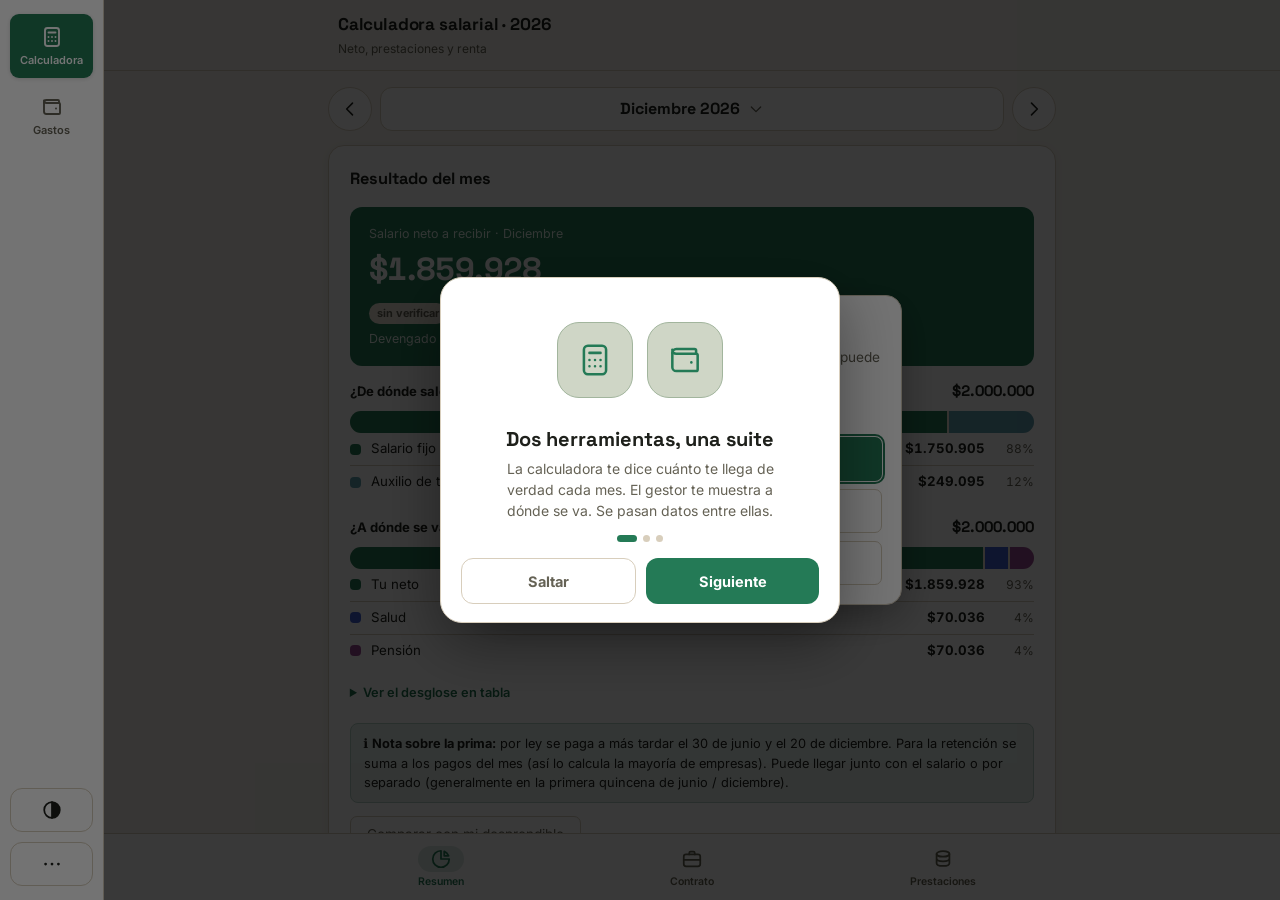
==== commit a1aa04f5: "Add files via upload" ====
--- a/index.html
+++ b/index.html
@@ -10,7 +10,7 @@
 <link rel="preload" href="fonts/inter-latin-wght-normal.woff2" as="font" type="font/woff2" crossorigin>
 <link rel="preload" href="fonts/space-grotesk-latin-wght-normal.woff2" as="font" type="font/woff2" crossorigin>
 <meta name="theme-color" content="#F4F1EA" media="(prefers-color-scheme: light)">
-<meta name="theme-color" content="#121618" media="(prefers-color-scheme: dark)">
+<meta name="theme-color" content="#0F1316" media="(prefers-color-scheme: dark)">
 <meta name="apple-mobile-web-app-capable" content="yes">
 <meta name="mobile-web-app-capable" content="yes">
 <meta name="apple-mobile-web-app-status-bar-style" content="default">
@@ -131,7 +131,7 @@
   <div id="sheet">
     <button type="button" class="close" id="closeMenu" aria-label="Cerrar"><span data-ic="x"></span></button>
     <h2>Mi Suite Financiera</h2>
-    <div class="sub">Tus datos viven solo en este dispositivo.</div>
+    <div class="sub" id="menuSub"></div>
     <div id="menuItems"></div>
     <div class="status"><span id="netPill" class="pill">…</span><span id="offlinePill" class="pill">…</span></div>
     <div class="status" id="verLine"></div>
@@ -287,18 +287,20 @@
 }
 function importarTodo(file){
   const r = new FileReader();
-  r.onload = ev=>{
+  r.onload = async ev=>{
     let data; try{ data = JSON.parse(ev.target.result); }catch(e){ alert('El archivo no es un JSON válido.'); return; }
     if(!data || data.suite!=='mi-suite-financiera' || !data.storage || typeof data.storage!=='object'){ alert('Este archivo no es un respaldo de Mi Suite (use el que exporta este menú).'); return; }
     const claves = Object.keys(data.storage).filter(k=>STORAGE_PATTERN.test(k) && !SKIP.test(k) && typeof data.storage[k]==='string');
     for(const k of claves){ try{ JSON.parse(data.storage[k]); }catch(e){ if(!/_intereses_enero$/.test(k)){ alert('El respaldo tiene datos dañados ('+k+'). No se importó nada.'); return; } } }
     if(!claves.length){ alert('El respaldo no contiene datos de las apps.'); return; }
     const tieneG = claves.includes('finanzas_app_v12'), nCalc = claves.filter(k=>k!=='finanzas_app_v12').length;
-    if(!confirmaYa('Se reemplazarán los datos actuales de las dos apps con los del archivo ('+(tieneG?'gastos + ':'')+nCalc+' bloques de la calculadora). ¿Continuar?')) return;
+    const conSync = SuiteSync.estado().conectado;
+    const ok = await SuiteUI.confirmar('Se reemplazarán los datos actuales de las dos apps con los del archivo ('+(tieneG?'gastos + ':'')+nCalc+' bloques de la calculadora).'+(conSync ? ' Como la sincronización está activa, el cambio también llegará a tu Drive y a tus otros dispositivos.' : '')+' ¿Continuar?', {peligro:true});
+    if(!ok) return;
     clavesSuite().forEach(k=>localStorage.removeItem(k));
     claves.forEach(k=>localStorage.setItem(k, data.storage[k]));
     APPS.forEach(a=>{ const f = $('frame-'+a); if(f.getAttribute('src')){ try{ f.contentWindow.location.reload(); }catch(e){ f.setAttribute('src', f.dataset.src); } } });
-    aplicarTema(); cerrarMenu(); toast('Datos restaurados en las dos apps ✓');
+    cerrarMenu(); toast('Datos restaurados en las dos apps ✓');
   };
   r.readAsText(file);
 }
@@ -332,7 +334,9 @@
   it.push(`<button class="item" data-act="buscar"><span class="ic">${ic('refresh')}</span><span>Buscar actualización</span></button>`);
   it.push(`<button class="item" data-act="tour"><span class="ic">${ic('help')}</span><span>Ver el recorrido de bienvenida</span></button>`);
   $('menuItems').innerHTML = it.join('');
-  $('verLine').textContent = 'Los datos se guardan solo en este dispositivo: exporta un respaldo de vez en cuando.';
+  const conectado = SuiteSync.estado().conectado;
+  $('menuSub').textContent = conectado ? 'Tus datos están en este dispositivo y se sincronizan con tu Google Drive.' : 'Tus datos se guardan en este dispositivo.';
+  $('verLine').textContent = conectado ? 'Tu Drive guarda además una copia automática por día (últimos 7 días).' : 'Exporta un respaldo de vez en cuando o activa la sincronización con tu Drive.';
 }
 function abrirMenu(){ construirMenu(); pintarEstado(); $('overlay').classList.add('show'); try{ window.focus(); $('closeMenu').focus(); }catch(e){} }   // el foco pasa al menú para que Esc y el teclado funcionen también si se abrió desde una app
 function cerrarMenu(){ $('overlay').classList.remove('show'); }
@@ -383,7 +387,7 @@
       <div class="sy-box">Necesitas un <b>ID de cliente</b> de Google (gratis):<ul>
         <li>Entra a <b>console.cloud.google.com</b> y crea un proyecto.</li>
         <li>En «APIs y servicios → Biblioteca», activa <b>Google Drive API</b>.</li>
-        <li>En «Pantalla de consentimiento OAuth»: tipo <b>Externo</b>, escribe el nombre de la app y tu correo, agrega el permiso <b>…/auth/drive.appdata</b> y publícala (<b>En producción</b>).</li>
+        <li>En «Pantalla de consentimiento OAuth»: tipo <b>Externo</b>, escribe el nombre de la app y tu correo, agrega el permiso <b>…/auth/drive.appdata</b>, deja el estado en <b>Pruebas</b> y agrega como «usuarios de prueba» los Gmail que la van a usar.</li>
         <li>En «Credenciales → Crear → ID de cliente de OAuth → Aplicación web», agrega en «Orígenes autorizados de JavaScript»: <b>${esc(location.origin)}</b></li>
         <li>Copia el ID de cliente y pégalo abajo.</li></ul></div>
       <input class="sy-input" id="syCid" placeholder="123456-abc.apps.googleusercontent.com" autocomplete="off" spellcheck="false">
@@ -392,7 +396,7 @@
     h += `<div class="sub">Usa tus datos en el celular y en el computador sin exportar respaldos.</div>${AVISO_LEGAL}
       <label class="sy-check"><input type="checkbox" id="syAcepto" ${e.acepto?'checked':''}><span>Entiendo y acepto cómo funciona.</span></label>
       <button class="sy-btn" id="syConectar" ${e.acepto?'':'disabled'}>Conectar con Google</button>
-      <button class="sy-btn sec" id="syCambiarCid">Cambiar ID de cliente</button>`;
+      ${e.idPropio ? '<button class="sy-btn sec" id="syCambiarCid">Quitar el ID que pegué en este dispositivo</button>' : ''}`;
   } else {
     const cls = (e.fase==='error' || e.fase==='reconectar') ? 'mal' : (e.pendiente || e.fase==='sin_conexion' || e.fase==='pendiente') ? 'pend' : '';
     h += `<div class="sub">${esc(e.email ? 'Cuenta: '+e.email : 'Conectado')}</div>
@@ -416,9 +420,9 @@
     else if(b.id==='syConectar'){ b.disabled = true; b.textContent = 'Conectando…'; const ok = await SuiteSync.conectar(); if(ok) toast('Conectado. Tus datos se sincronizan con tu Drive.'); pintarSync(); }
     else if(b.id==='syReconectar'){ b.disabled = true; await SuiteSync.reconectar(); pintarSync(); }
     else if(b.id==='sySync'){ b.disabled = true; await SuiteSync.sincronizarAhora(); pintarSync(); }
-    else if(b.id==='syDesconectar'){ if(confirmaYa('Este dispositivo dejará de sincronizar. Tus datos locales y los de tu Drive se conservan.')){ SuiteSync.desconectar(); pintarSync(); } }
-    else if(b.id==='syBorrar'){ if(confirmaYa('Se borrarán de tu Drive la copia de la app y sus respaldos, y este dispositivo se desconectará. Tus datos en este dispositivo se conservan. ¿Continuar?')){ await SuiteSync.borrarNube(); toast('Tus datos en Drive fueron borrados.'); pintarSync(); } }
-    else if(b.dataset.rest){ if(confirmaYa('Se reemplazarán los datos de TODOS tus dispositivos por los de esta copia. ¿Continuar?')){ await SuiteSync.restaurarCopia(b.dataset.rest); toast('Copia restaurada.'); pintarSync(); } }
+    else if(b.id==='syDesconectar'){ if(await SuiteUI.confirmar('Este dispositivo dejará de sincronizar. Tus datos locales y los de tu Drive se conservan.', {peligro:false})){ SuiteSync.desconectar(); pintarSync(); } }
+    else if(b.id==='syBorrar'){ if(await SuiteUI.confirmar('Se borrarán de tu Drive la copia de la app y sus respaldos, y este dispositivo se desconectará. Tus datos en este dispositivo se conservan. ¿Continuar?')){ await SuiteSync.borrarNube(); toast('Tus datos en Drive fueron borrados.'); pintarSync(); } }
+    else if(b.dataset.rest){ if(await SuiteUI.confirmar('Se reemplazarán los datos de TODOS tus dispositivos por los de esta copia. ¿Continuar?')){ await SuiteSync.restaurarCopia(b.dataset.rest); toast('Copia restaurada.'); pintarSync(); } }
   }catch(err){ alert((err && err.message) || 'No se pudo completar la acción'); pintarSync(); }
 });
 $('syncSheet').addEventListener('change', ev=>{ if(ev.target.id==='syAcepto'){ SuiteSync.aceptar(ev.target.checked); const c = $('syConectar'); if(c) c.disabled = !ev.target.checked; } });
@@ -436,7 +440,7 @@
 /* ---------- Recorrido de bienvenida ---------- */
 const TOUR = [
   {art:['calc','wallet'], t:'Dos herramientas, una suite', x:'La calculadora te dice cuánto te llega de verdad cada mes. El gestor te muestra a dónde se va. Se pasan datos entre ellas.'},
-  {art:['shield'], t:'Tus datos son tuyos', x:'Todo se guarda solo en este dispositivo: sin cuentas ni servidores. Haz un respaldo de vez en cuando desde el menú ⋯.'},
+  {art:['shield'], t:'Tus datos son tuyos', x:'Todo se guarda en este dispositivo y la app no tiene servidores propios. Si quieres, sincronízala con tu Google Drive o descarga un respaldo desde el menú ⋯.'},
   {art:['phone','cloud-off'], t:'Instálala y úsala sin internet', x:'Agrégala a tu pantalla de inicio y abre igual sin conexión. El tema claro u oscuro se cambia con un solo botón.'}
 ];
 let tourIdx = 0;
--- a/suite-tema.css
+++ b/suite-tema.css
@@ -16,6 +16,7 @@
   --shadow:0 2px 8px rgba(30,32,27,.06);
   --radius:16px; --radius-sm:10px;
   --col:760px;                       /* ancho de contenido igual en las dos apps */
+  --marca:#0E2642;                   /* azul AURORA del ícono: arranque de la app instalada (manifest) */
   --font-display:'Space Grotesk', ui-sans-serif, system-ui, -apple-system, 'Segoe UI', Roboto, sans-serif;
   --font-body:Inter, ui-sans-serif, system-ui, -apple-system, 'Segoe UI', Roboto, sans-serif;
 }
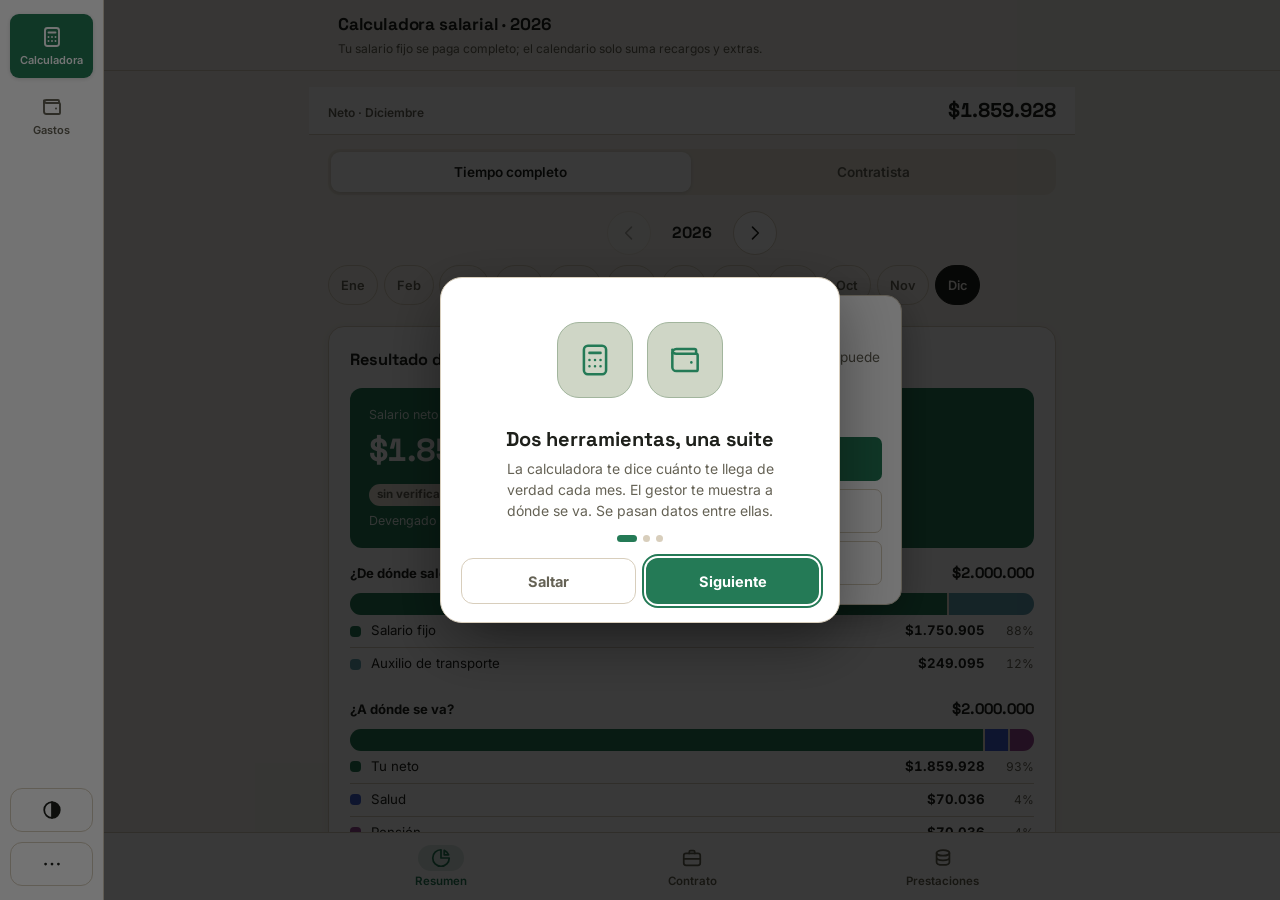
==== commit b1f5f525: "Add files via upload" ====
--- a/index.html
+++ b/index.html
@@ -3,6 +3,7 @@
 <head>
 <meta charset="UTF-8">
 <meta name="viewport" content="width=device-width, initial-scale=1, viewport-fit=cover">
+<meta name="description" content="Calculadora salarial colombiana y gestor de gastos personales. Funciona sin conexión; tus datos quedan en tu dispositivo.">
 <title>Mi Suite Financiera</title>
 <link rel="manifest" href="manifest.json">
 <link rel="apple-touch-icon" href="icons/apple-touch-icon.png">
@@ -10,7 +11,7 @@
 <link rel="preload" href="fonts/inter-latin-wght-normal.woff2" as="font" type="font/woff2" crossorigin>
 <link rel="preload" href="fonts/space-grotesk-latin-wght-normal.woff2" as="font" type="font/woff2" crossorigin>
 <meta name="theme-color" content="#F4F1EA" media="(prefers-color-scheme: light)">
-<meta name="theme-color" content="#0F1316" media="(prefers-color-scheme: dark)">
+<meta name="theme-color" content="#121618" media="(prefers-color-scheme: dark)">
 <meta name="apple-mobile-web-app-capable" content="yes">
 <meta name="mobile-web-app-capable" content="yes">
 <meta name="apple-mobile-web-app-status-bar-style" content="default">
@@ -131,7 +132,7 @@
   <div id="sheet">
     <button type="button" class="close" id="closeMenu" aria-label="Cerrar"><span data-ic="x"></span></button>
     <h2>Mi Suite Financiera</h2>
-    <div class="sub" id="menuSub"></div>
+    <div class="sub">Tus datos viven solo en este dispositivo.</div>
     <div id="menuItems"></div>
     <div class="status"><span id="netPill" class="pill">…</span><span id="offlinePill" class="pill">…</span></div>
     <div class="status" id="verLine"></div>
@@ -287,20 +288,20 @@
 }
 function importarTodo(file){
   const r = new FileReader();
-  r.onload = async ev=>{
+  r.onload = ev=>{
     let data; try{ data = JSON.parse(ev.target.result); }catch(e){ alert('El archivo no es un JSON válido.'); return; }
     if(!data || data.suite!=='mi-suite-financiera' || !data.storage || typeof data.storage!=='object'){ alert('Este archivo no es un respaldo de Mi Suite (use el que exporta este menú).'); return; }
     const claves = Object.keys(data.storage).filter(k=>STORAGE_PATTERN.test(k) && !SKIP.test(k) && typeof data.storage[k]==='string');
     for(const k of claves){ try{ JSON.parse(data.storage[k]); }catch(e){ if(!/_intereses_enero$/.test(k)){ alert('El respaldo tiene datos dañados ('+k+'). No se importó nada.'); return; } } }
     if(!claves.length){ alert('El respaldo no contiene datos de las apps.'); return; }
     const tieneG = claves.includes('finanzas_app_v12'), nCalc = claves.filter(k=>k!=='finanzas_app_v12').length;
-    const conSync = SuiteSync.estado().conectado;
-    const ok = await SuiteUI.confirmar('Se reemplazarán los datos actuales de las dos apps con los del archivo ('+(tieneG?'gastos + ':'')+nCalc+' bloques de la calculadora).'+(conSync ? ' Como la sincronización está activa, el cambio también llegará a tu Drive y a tus otros dispositivos.' : '')+' ¿Continuar?', {peligro:true});
-    if(!ok) return;
-    clavesSuite().forEach(k=>localStorage.removeItem(k));
-    claves.forEach(k=>localStorage.setItem(k, data.storage[k]));
-    APPS.forEach(a=>{ const f = $('frame-'+a); if(f.getAttribute('src')){ try{ f.contentWindow.location.reload(); }catch(e){ f.setAttribute('src', f.dataset.src); } } });
-    cerrarMenu(); toast('Datos restaurados en las dos apps ✓');
+    (window.confirmaLuego||(m=>Promise.resolve(confirm(m))))('Se reemplazarán los datos actuales de las dos apps con los del archivo ('+(tieneG?'gastos + ':'')+nCalc+' bloques de la calculadora). ¿Continuar?').then(ok=>{
+      if(!ok) return;
+      clavesSuite().forEach(k=>localStorage.removeItem(k));
+      claves.forEach(k=>localStorage.setItem(k, data.storage[k]));
+      APPS.forEach(a=>{ const f = $('frame-'+a); if(f.getAttribute('src')){ try{ f.contentWindow.location.reload(); }catch(e){ f.setAttribute('src', f.dataset.src); } } });
+      iconoTema(); cerrarMenu(); toast('Datos restaurados en las dos apps ✓');
+    });
   };
   r.readAsText(file);
 }
@@ -334,9 +335,7 @@
   it.push(`<button class="item" data-act="buscar"><span class="ic">${ic('refresh')}</span><span>Buscar actualización</span></button>`);
   it.push(`<button class="item" data-act="tour"><span class="ic">${ic('help')}</span><span>Ver el recorrido de bienvenida</span></button>`);
   $('menuItems').innerHTML = it.join('');
-  const conectado = SuiteSync.estado().conectado;
-  $('menuSub').textContent = conectado ? 'Tus datos están en este dispositivo y se sincronizan con tu Google Drive.' : 'Tus datos se guardan en este dispositivo.';
-  $('verLine').textContent = conectado ? 'Tu Drive guarda además una copia automática por día (últimos 7 días).' : 'Exporta un respaldo de vez en cuando o activa la sincronización con tu Drive.';
+  $('verLine').textContent = 'Los datos se guardan solo en este dispositivo: exporta un respaldo de vez en cuando.';
 }
 function abrirMenu(){ construirMenu(); pintarEstado(); $('overlay').classList.add('show'); try{ window.focus(); $('closeMenu').focus(); }catch(e){} }   // el foco pasa al menú para que Esc y el teclado funcionen también si se abrió desde una app
 function cerrarMenu(){ $('overlay').classList.remove('show'); }
@@ -387,7 +386,7 @@
       <div class="sy-box">Necesitas un <b>ID de cliente</b> de Google (gratis):<ul>
         <li>Entra a <b>console.cloud.google.com</b> y crea un proyecto.</li>
         <li>En «APIs y servicios → Biblioteca», activa <b>Google Drive API</b>.</li>
-        <li>En «Pantalla de consentimiento OAuth»: tipo <b>Externo</b>, escribe el nombre de la app y tu correo, agrega el permiso <b>…/auth/drive.appdata</b>, deja el estado en <b>Pruebas</b> y agrega como «usuarios de prueba» los Gmail que la van a usar.</li>
+        <li>En «Pantalla de consentimiento OAuth»: tipo <b>Externo</b>, escribe el nombre de la app y tu correo, agrega el permiso <b>…/auth/drive.appdata</b> y publícala (<b>En producción</b>).</li>
         <li>En «Credenciales → Crear → ID de cliente de OAuth → Aplicación web», agrega en «Orígenes autorizados de JavaScript»: <b>${esc(location.origin)}</b></li>
         <li>Copia el ID de cliente y pégalo abajo.</li></ul></div>
       <input class="sy-input" id="syCid" placeholder="123456-abc.apps.googleusercontent.com" autocomplete="off" spellcheck="false">
@@ -396,7 +395,7 @@
     h += `<div class="sub">Usa tus datos en el celular y en el computador sin exportar respaldos.</div>${AVISO_LEGAL}
       <label class="sy-check"><input type="checkbox" id="syAcepto" ${e.acepto?'checked':''}><span>Entiendo y acepto cómo funciona.</span></label>
       <button class="sy-btn" id="syConectar" ${e.acepto?'':'disabled'}>Conectar con Google</button>
-      ${e.idPropio ? '<button class="sy-btn sec" id="syCambiarCid">Quitar el ID que pegué en este dispositivo</button>' : ''}`;
+      <button class="sy-btn sec" id="syCambiarCid">Cambiar ID de cliente</button>`;
   } else {
     const cls = (e.fase==='error' || e.fase==='reconectar') ? 'mal' : (e.pendiente || e.fase==='sin_conexion' || e.fase==='pendiente') ? 'pend' : '';
     h += `<div class="sub">${esc(e.email ? 'Cuenta: '+e.email : 'Conectado')}</div>
@@ -420,9 +419,9 @@
     else if(b.id==='syConectar'){ b.disabled = true; b.textContent = 'Conectando…'; const ok = await SuiteSync.conectar(); if(ok) toast('Conectado. Tus datos se sincronizan con tu Drive.'); pintarSync(); }
     else if(b.id==='syReconectar'){ b.disabled = true; await SuiteSync.reconectar(); pintarSync(); }
     else if(b.id==='sySync'){ b.disabled = true; await SuiteSync.sincronizarAhora(); pintarSync(); }
-    else if(b.id==='syDesconectar'){ if(await SuiteUI.confirmar('Este dispositivo dejará de sincronizar. Tus datos locales y los de tu Drive se conservan.', {peligro:false})){ SuiteSync.desconectar(); pintarSync(); } }
-    else if(b.id==='syBorrar'){ if(await SuiteUI.confirmar('Se borrarán de tu Drive la copia de la app y sus respaldos, y este dispositivo se desconectará. Tus datos en este dispositivo se conservan. ¿Continuar?')){ await SuiteSync.borrarNube(); toast('Tus datos en Drive fueron borrados.'); pintarSync(); } }
-    else if(b.dataset.rest){ if(await SuiteUI.confirmar('Se reemplazarán los datos de TODOS tus dispositivos por los de esta copia. ¿Continuar?')){ await SuiteSync.restaurarCopia(b.dataset.rest); toast('Copia restaurada.'); pintarSync(); } }
+    else if(b.id==='syDesconectar'){ if(confirmaYa('Este dispositivo dejará de sincronizar. Tus datos locales y los de tu Drive se conservan.')){ SuiteSync.desconectar(); pintarSync(); } }
+    else if(b.id==='syBorrar'){ if(confirmaYa('Se borrarán de tu Drive la copia de la app y sus respaldos, y este dispositivo se desconectará. Tus datos en este dispositivo se conservan. ¿Continuar?')){ await SuiteSync.borrarNube(); toast('Tus datos en Drive fueron borrados.'); pintarSync(); } }
+    else if(b.dataset.rest){ if(confirmaYa('Se reemplazarán los datos de TODOS tus dispositivos por los de esta copia. ¿Continuar?')){ await SuiteSync.restaurarCopia(b.dataset.rest); toast('Copia restaurada.'); pintarSync(); } }
   }catch(err){ alert((err && err.message) || 'No se pudo completar la acción'); pintarSync(); }
 });
 $('syncSheet').addEventListener('change', ev=>{ if(ev.target.id==='syAcepto'){ SuiteSync.aceptar(ev.target.checked); const c = $('syConectar'); if(c) c.disabled = !ev.target.checked; } });
@@ -440,7 +439,7 @@
 /* ---------- Recorrido de bienvenida ---------- */
 const TOUR = [
   {art:['calc','wallet'], t:'Dos herramientas, una suite', x:'La calculadora te dice cuánto te llega de verdad cada mes. El gestor te muestra a dónde se va. Se pasan datos entre ellas.'},
-  {art:['shield'], t:'Tus datos son tuyos', x:'Todo se guarda en este dispositivo y la app no tiene servidores propios. Si quieres, sincronízala con tu Google Drive o descarga un respaldo desde el menú ⋯.'},
+  {art:['shield'], t:'Tus datos son tuyos', x:'Todo se guarda solo en este dispositivo: sin cuentas ni servidores. Haz un respaldo de vez en cuando desde el menú ⋯.'},
   {art:['phone','cloud-off'], t:'Instálala y úsala sin internet', x:'Agrégala a tu pantalla de inicio y abre igual sin conexión. El tema claro u oscuro se cambia con un solo botón.'}
 ];
 let tourIdx = 0;
--- a/suite-tema.css
+++ b/suite-tema.css
@@ -16,7 +16,6 @@
   --shadow:0 2px 8px rgba(30,32,27,.06);
   --radius:16px; --radius-sm:10px;
   --col:760px;                       /* ancho de contenido igual en las dos apps */
-  --marca:#0E2642;                   /* azul AURORA del ícono: arranque de la app instalada (manifest) */
   --font-display:'Space Grotesk', ui-sans-serif, system-ui, -apple-system, 'Segoe UI', Roboto, sans-serif;
   --font-body:Inter, ui-sans-serif, system-ui, -apple-system, 'Segoe UI', Roboto, sans-serif;
 }
@@ -85,7 +84,7 @@
 .empty-state.sin-icono::before{display:none;}
 
 /* Botón "?" que abre la nota de ayuda de un campo */
-.ayuda-btn{display:inline-flex; align-items:center; justify-content:center; width:22px; height:22px; margin-left:6px; padding:0; border-radius:50%; border:1px solid var(--border); background:var(--surface-2); color:var(--text-dim); font-size:12px; font-weight:700; cursor:pointer; vertical-align:middle; line-height:1;}
+.ayuda-btn{display:inline-flex; align-items:center; justify-content:center; width:28px; height:28px; margin-left:6px; padding:0; border-radius:50%; border:1px solid var(--border); background:var(--surface-2); color:var(--text-dim); font-size:12px; font-weight:700; cursor:pointer; vertical-align:middle; line-height:1;}
 .ayuda-btn:hover,.ayuda-btn[aria-expanded="true"]{background:var(--accent); color:var(--accent-ink); border-color:var(--accent);}
 .ayuda-btn::after{content:''; position:absolute; inset:-11px;}   /* zona táctil de 44px sin agrandar el botón */
 .ayuda-btn{position:relative;}
@@ -101,3 +100,7 @@
 .sn-item{display:flex; align-items:center; gap:10px; width:100%; min-height:46px; padding:0 12px; border:none; background:none; color:var(--text); font-size:14.5px; font-weight:600; border-radius:10px; cursor:pointer; text-align:left;}
 .sn-item span{flex:1;} .sn-item:hover{background:var(--surface-2);} .sn-item.on{color:var(--accent);}
 .rail .sn-mobile{display:none !important;}   /* con la columna lateral del index no hacen falta */
+
+/* auditoría: zonas táctiles y lectura */
+summary{min-height:28px;}
+details > summary{padding-top:.2rem; padding-bottom:.2rem;}
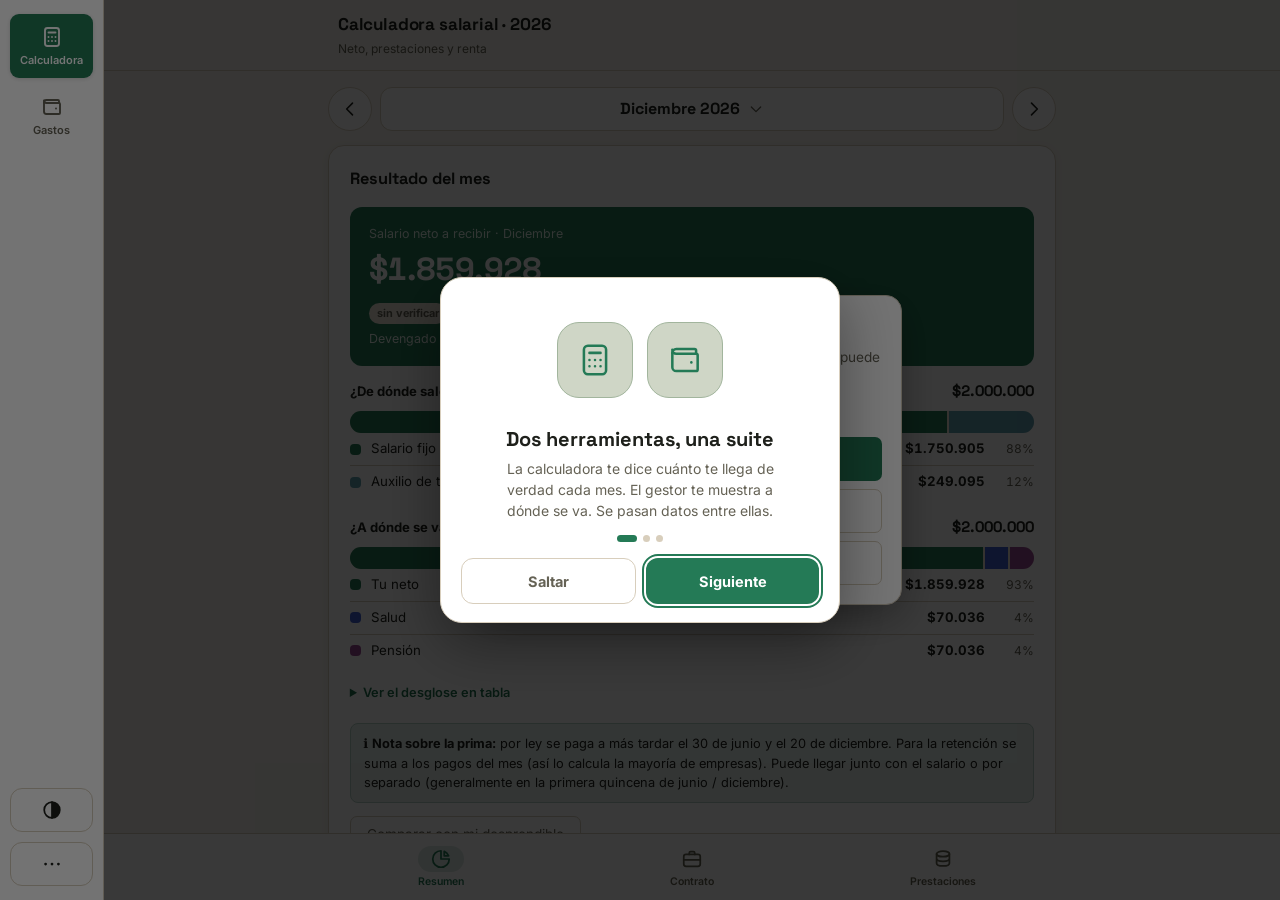
==== commit d0717aa4: "Add files via upload" ====
--- a/index.html
+++ b/index.html
@@ -3,7 +3,6 @@
 <head>
 <meta charset="UTF-8">
 <meta name="viewport" content="width=device-width, initial-scale=1, viewport-fit=cover">
-<meta name="description" content="Calculadora salarial colombiana y gestor de gastos personales. Funciona sin conexión; tus datos quedan en tu dispositivo.">
 <title>Mi Suite Financiera</title>
 <link rel="manifest" href="manifest.json">
 <link rel="apple-touch-icon" href="icons/apple-touch-icon.png">
@@ -11,7 +10,7 @@
 <link rel="preload" href="fonts/inter-latin-wght-normal.woff2" as="font" type="font/woff2" crossorigin>
 <link rel="preload" href="fonts/space-grotesk-latin-wght-normal.woff2" as="font" type="font/woff2" crossorigin>
 <meta name="theme-color" content="#F4F1EA" media="(prefers-color-scheme: light)">
-<meta name="theme-color" content="#121618" media="(prefers-color-scheme: dark)">
+<meta name="theme-color" content="#0F1316" media="(prefers-color-scheme: dark)">
 <meta name="apple-mobile-web-app-capable" content="yes">
 <meta name="mobile-web-app-capable" content="yes">
 <meta name="apple-mobile-web-app-status-bar-style" content="default">
@@ -132,7 +131,7 @@
   <div id="sheet">
     <button type="button" class="close" id="closeMenu" aria-label="Cerrar"><span data-ic="x"></span></button>
     <h2>Mi Suite Financiera</h2>
-    <div class="sub">Tus datos viven solo en este dispositivo.</div>
+    <div class="sub" id="menuSub"></div>
     <div id="menuItems"></div>
     <div class="status"><span id="netPill" class="pill">…</span><span id="offlinePill" class="pill">…</span></div>
     <div class="status" id="verLine"></div>
@@ -288,20 +287,20 @@
 }
 function importarTodo(file){
   const r = new FileReader();
-  r.onload = ev=>{
+  r.onload = async ev=>{
     let data; try{ data = JSON.parse(ev.target.result); }catch(e){ alert('El archivo no es un JSON válido.'); return; }
     if(!data || data.suite!=='mi-suite-financiera' || !data.storage || typeof data.storage!=='object'){ alert('Este archivo no es un respaldo de Mi Suite (use el que exporta este menú).'); return; }
     const claves = Object.keys(data.storage).filter(k=>STORAGE_PATTERN.test(k) && !SKIP.test(k) && typeof data.storage[k]==='string');
     for(const k of claves){ try{ JSON.parse(data.storage[k]); }catch(e){ if(!/_intereses_enero$/.test(k)){ alert('El respaldo tiene datos dañados ('+k+'). No se importó nada.'); return; } } }
     if(!claves.length){ alert('El respaldo no contiene datos de las apps.'); return; }
     const tieneG = claves.includes('finanzas_app_v12'), nCalc = claves.filter(k=>k!=='finanzas_app_v12').length;
-    (window.confirmaLuego||(m=>Promise.resolve(confirm(m))))('Se reemplazarán los datos actuales de las dos apps con los del archivo ('+(tieneG?'gastos + ':'')+nCalc+' bloques de la calculadora). ¿Continuar?').then(ok=>{
-      if(!ok) return;
-      clavesSuite().forEach(k=>localStorage.removeItem(k));
-      claves.forEach(k=>localStorage.setItem(k, data.storage[k]));
-      APPS.forEach(a=>{ const f = $('frame-'+a); if(f.getAttribute('src')){ try{ f.contentWindow.location.reload(); }catch(e){ f.setAttribute('src', f.dataset.src); } } });
-      iconoTema(); cerrarMenu(); toast('Datos restaurados en las dos apps ✓');
-    });
+    const conSync = SuiteSync.estado().conectado;
+    const ok = await SuiteUI.confirmar('Se reemplazarán los datos actuales de las dos apps con los del archivo ('+(tieneG?'gastos + ':'')+nCalc+' bloques de la calculadora).'+(conSync ? ' Como la sincronización está activa, el cambio también llegará a tu Drive y a tus otros dispositivos.' : '')+' ¿Continuar?', {peligro:true});
+    if(!ok) return;
+    clavesSuite().forEach(k=>localStorage.removeItem(k));
+    claves.forEach(k=>localStorage.setItem(k, data.storage[k]));
+    APPS.forEach(a=>{ const f = $('frame-'+a); if(f.getAttribute('src')){ try{ f.contentWindow.location.reload(); }catch(e){ f.setAttribute('src', f.dataset.src); } } });
+    cerrarMenu(); toast('Datos restaurados en las dos apps ✓');
   };
   r.readAsText(file);
 }
@@ -335,7 +334,9 @@
   it.push(`<button class="item" data-act="buscar"><span class="ic">${ic('refresh')}</span><span>Buscar actualización</span></button>`);
   it.push(`<button class="item" data-act="tour"><span class="ic">${ic('help')}</span><span>Ver el recorrido de bienvenida</span></button>`);
   $('menuItems').innerHTML = it.join('');
-  $('verLine').textContent = 'Los datos se guardan solo en este dispositivo: exporta un respaldo de vez en cuando.';
+  const conectado = SuiteSync.estado().conectado;
+  $('menuSub').textContent = conectado ? 'Tus datos están en este dispositivo y se sincronizan con tu Google Drive.' : 'Tus datos se guardan en este dispositivo.';
+  $('verLine').textContent = conectado ? 'Tu Drive guarda además una copia automática por día (últimos 7 días).' : 'Exporta un respaldo de vez en cuando o activa la sincronización con tu Drive.';
 }
 function abrirMenu(){ construirMenu(); pintarEstado(); $('overlay').classList.add('show'); try{ window.focus(); $('closeMenu').focus(); }catch(e){} }   // el foco pasa al menú para que Esc y el teclado funcionen también si se abrió desde una app
 function cerrarMenu(){ $('overlay').classList.remove('show'); }
@@ -386,7 +387,7 @@
       <div class="sy-box">Necesitas un <b>ID de cliente</b> de Google (gratis):<ul>
         <li>Entra a <b>console.cloud.google.com</b> y crea un proyecto.</li>
         <li>En «APIs y servicios → Biblioteca», activa <b>Google Drive API</b>.</li>
-        <li>En «Pantalla de consentimiento OAuth»: tipo <b>Externo</b>, escribe el nombre de la app y tu correo, agrega el permiso <b>…/auth/drive.appdata</b> y publícala (<b>En producción</b>).</li>
+        <li>En «Pantalla de consentimiento OAuth»: tipo <b>Externo</b>, escribe el nombre de la app y tu correo, agrega el permiso <b>…/auth/drive.appdata</b>, deja el estado en <b>Pruebas</b> y agrega como «usuarios de prueba» los Gmail que la van a usar.</li>
         <li>En «Credenciales → Crear → ID de cliente de OAuth → Aplicación web», agrega en «Orígenes autorizados de JavaScript»: <b>${esc(location.origin)}</b></li>
         <li>Copia el ID de cliente y pégalo abajo.</li></ul></div>
       <input class="sy-input" id="syCid" placeholder="123456-abc.apps.googleusercontent.com" autocomplete="off" spellcheck="false">
@@ -395,7 +396,7 @@
     h += `<div class="sub">Usa tus datos en el celular y en el computador sin exportar respaldos.</div>${AVISO_LEGAL}
       <label class="sy-check"><input type="checkbox" id="syAcepto" ${e.acepto?'checked':''}><span>Entiendo y acepto cómo funciona.</span></label>
       <button class="sy-btn" id="syConectar" ${e.acepto?'':'disabled'}>Conectar con Google</button>
-      <button class="sy-btn sec" id="syCambiarCid">Cambiar ID de cliente</button>`;
+      ${e.idPropio ? '<button class="sy-btn sec" id="syCambiarCid">Quitar el ID que pegué en este dispositivo</button>' : ''}`;
   } else {
     const cls = (e.fase==='error' || e.fase==='reconectar') ? 'mal' : (e.pendiente || e.fase==='sin_conexion' || e.fase==='pendiente') ? 'pend' : '';
     h += `<div class="sub">${esc(e.email ? 'Cuenta: '+e.email : 'Conectado')}</div>
@@ -419,9 +420,9 @@
     else if(b.id==='syConectar'){ b.disabled = true; b.textContent = 'Conectando…'; const ok = await SuiteSync.conectar(); if(ok) toast('Conectado. Tus datos se sincronizan con tu Drive.'); pintarSync(); }
     else if(b.id==='syReconectar'){ b.disabled = true; await SuiteSync.reconectar(); pintarSync(); }
     else if(b.id==='sySync'){ b.disabled = true; await SuiteSync.sincronizarAhora(); pintarSync(); }
-    else if(b.id==='syDesconectar'){ if(confirmaYa('Este dispositivo dejará de sincronizar. Tus datos locales y los de tu Drive se conservan.')){ SuiteSync.desconectar(); pintarSync(); } }
-    else if(b.id==='syBorrar'){ if(confirmaYa('Se borrarán de tu Drive la copia de la app y sus respaldos, y este dispositivo se desconectará. Tus datos en este dispositivo se conservan. ¿Continuar?')){ await SuiteSync.borrarNube(); toast('Tus datos en Drive fueron borrados.'); pintarSync(); } }
-    else if(b.dataset.rest){ if(confirmaYa('Se reemplazarán los datos de TODOS tus dispositivos por los de esta copia. ¿Continuar?')){ await SuiteSync.restaurarCopia(b.dataset.rest); toast('Copia restaurada.'); pintarSync(); } }
+    else if(b.id==='syDesconectar'){ if(await SuiteUI.confirmar('Este dispositivo dejará de sincronizar. Tus datos locales y los de tu Drive se conservan.', {peligro:false})){ SuiteSync.desconectar(); pintarSync(); } }
+    else if(b.id==='syBorrar'){ if(await SuiteUI.confirmar('Se borrarán de tu Drive la copia de la app y sus respaldos, y este dispositivo se desconectará. Tus datos en este dispositivo se conservan. ¿Continuar?')){ await SuiteSync.borrarNube(); toast('Tus datos en Drive fueron borrados.'); pintarSync(); } }
+    else if(b.dataset.rest){ if(await SuiteUI.confirmar('Se reemplazarán los datos de TODOS tus dispositivos por los de esta copia. ¿Continuar?')){ await SuiteSync.restaurarCopia(b.dataset.rest); toast('Copia restaurada.'); pintarSync(); } }
   }catch(err){ alert((err && err.message) || 'No se pudo completar la acción'); pintarSync(); }
 });
 $('syncSheet').addEventListener('change', ev=>{ if(ev.target.id==='syAcepto'){ SuiteSync.aceptar(ev.target.checked); const c = $('syConectar'); if(c) c.disabled = !ev.target.checked; } });
@@ -439,7 +440,7 @@
 /* ---------- Recorrido de bienvenida ---------- */
 const TOUR = [
   {art:['calc','wallet'], t:'Dos herramientas, una suite', x:'La calculadora te dice cuánto te llega de verdad cada mes. El gestor te muestra a dónde se va. Se pasan datos entre ellas.'},
-  {art:['shield'], t:'Tus datos son tuyos', x:'Todo se guarda solo en este dispositivo: sin cuentas ni servidores. Haz un respaldo de vez en cuando desde el menú ⋯.'},
+  {art:['shield'], t:'Tus datos son tuyos', x:'Todo se guarda en este dispositivo y la app no tiene servidores propios. Si quieres, sincronízala con tu Google Drive o descarga un respaldo desde el menú ⋯.'},
   {art:['phone','cloud-off'], t:'Instálala y úsala sin internet', x:'Agrégala a tu pantalla de inicio y abre igual sin conexión. El tema claro u oscuro se cambia con un solo botón.'}
 ];
 let tourIdx = 0;
--- a/suite-tema.css
+++ b/suite-tema.css
@@ -16,6 +16,7 @@
   --shadow:0 2px 8px rgba(30,32,27,.06);
   --radius:16px; --radius-sm:10px;
   --col:760px;                       /* ancho de contenido igual en las dos apps */
+  --marca:#0E2642;                   /* azul AURORA del ícono: arranque de la app instalada (manifest) */
   --font-display:'Space Grotesk', ui-sans-serif, system-ui, -apple-system, 'Segoe UI', Roboto, sans-serif;
   --font-body:Inter, ui-sans-serif, system-ui, -apple-system, 'Segoe UI', Roboto, sans-serif;
 }
@@ -84,7 +85,7 @@
 .empty-state.sin-icono::before{display:none;}
 
 /* Botón "?" que abre la nota de ayuda de un campo */
-.ayuda-btn{display:inline-flex; align-items:center; justify-content:center; width:28px; height:28px; margin-left:6px; padding:0; border-radius:50%; border:1px solid var(--border); background:var(--surface-2); color:var(--text-dim); font-size:12px; font-weight:700; cursor:pointer; vertical-align:middle; line-height:1;}
+.ayuda-btn{display:inline-flex; align-items:center; justify-content:center; width:22px; height:22px; margin-left:6px; padding:0; border-radius:50%; border:1px solid var(--border); background:var(--surface-2); color:var(--text-dim); font-size:12px; font-weight:700; cursor:pointer; vertical-align:middle; line-height:1;}
 .ayuda-btn:hover,.ayuda-btn[aria-expanded="true"]{background:var(--accent); color:var(--accent-ink); border-color:var(--accent);}
 .ayuda-btn::after{content:''; position:absolute; inset:-11px;}   /* zona táctil de 44px sin agrandar el botón */
 .ayuda-btn{position:relative;}
@@ -100,7 +101,3 @@
 .sn-item{display:flex; align-items:center; gap:10px; width:100%; min-height:46px; padding:0 12px; border:none; background:none; color:var(--text); font-size:14.5px; font-weight:600; border-radius:10px; cursor:pointer; text-align:left;}
 .sn-item span{flex:1;} .sn-item:hover{background:var(--surface-2);} .sn-item.on{color:var(--accent);}
 .rail .sn-mobile{display:none !important;}   /* con la columna lateral del index no hacen falta */
-
-/* auditoría: zonas táctiles y lectura */
-summary{min-height:28px;}
-details > summary{padding-top:.2rem; padding-bottom:.2rem;}
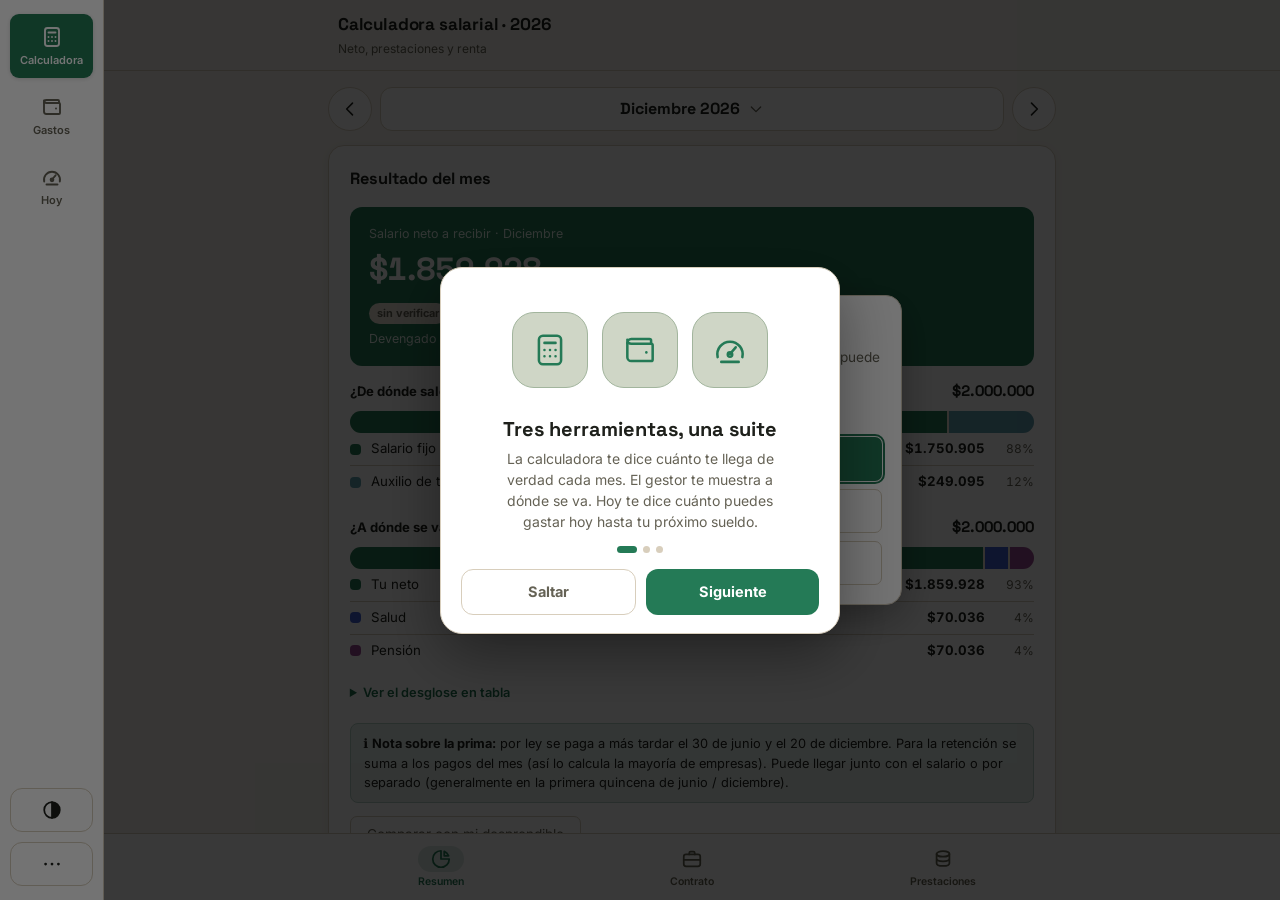
==== commit 019c8986: "Add files via upload" ====
--- a/index.html
+++ b/index.html
@@ -116,6 +116,7 @@
   <div id="seg" role="tablist" aria-label="Aplicación">
     <button type="button" role="tab" id="tab-calculadora" data-app="calculadora" aria-selected="true"><span class="ico" data-ic="calc"></span><span class="lbl">Calculadora</span></button>
     <button type="button" role="tab" id="tab-gastos" data-app="gastos" aria-selected="false"><span class="ico" data-ic="wallet"></span><span class="lbl">Gastos</span></button>
+    <button type="button" role="tab" id="tab-hoy" data-app="hoy" aria-selected="false"><span class="ico" data-ic="hoy"></span><span class="lbl">Hoy</span></button>
   </div>
   <div class="spacer"></div>
   <button type="button" id="themeBtn" class="rbtn" aria-label="Cambiar tema"></button>
@@ -125,6 +126,7 @@
 <div id="frames">
   <iframe class="frame" id="frame-calculadora" title="Calculadora salarial" data-src="calculadora/index.html"></iframe>
   <iframe class="frame" id="frame-gastos" title="Gestor de gastos" data-src="gastos/index.html"></iframe>
+  <iframe class="frame" id="frame-hoy" title="Hoy: cuánto puedo gastar" data-src="hoy/index.html"></iframe>
 </div>
 
 <div id="overlay" role="dialog" aria-modal="true" aria-label="Menú">
@@ -154,25 +156,25 @@
 (function(){
 'use strict';
 const $ = id => document.getElementById(id);
-const APPS = ['calculadora','gastos'];
+const APPS = ['calculadora','gastos','hoy'];
 const LAST_KEY = 'suite_ultima_app';
 const STORAGE_PATTERN = /^(finanzas_app_v12|co(\d{4})?_[\w]+)$/;   // claves de ambos programas
 const SKIP = /_corrupto(_fecha)?$/;
 const esc = s => String(s).replace(/[&<>"']/g, c=>({'&':'&amp;','<':'&lt;','>':'&gt;','"':'&quot;',"'":'&#39;'}[c]));
 
 document.querySelectorAll('[data-ic]').forEach(el=>{ el.innerHTML = ic(el.dataset.ic, 22); });
-/* ---------- Tema global (un solo botón para las dos apps) ---------- */
+/* ---------- Tema global (un solo botón para todas las apps) ---------- */
 function iconoTema(){
   const t = SuiteTema.get(), b = $('themeBtn');
   b.innerHTML = ic(t==='dark' ? 'moon' : t==='light' ? 'sun' : 'auto', 22);
   const txt = 'Tema: ' + (t==='dark' ? 'oscuro' : t==='light' ? 'claro' : 'automático (según tu dispositivo)') + ' — toca para cambiar';
   b.title = txt; b.setAttribute('aria-label', txt);
 }
-$('themeBtn').addEventListener('click', ()=>{ SuiteTema.cycle(); iconoTema(); toast('Tema ' + ({dark:'oscuro', light:'claro'}[SuiteTema.get()] || 'automático') + ' en las dos apps', null, null, 2200); });
+$('themeBtn').addEventListener('click', ()=>{ SuiteTema.cycle(); iconoTema(); toast('Tema ' + ({dark:'oscuro', light:'claro'}[SuiteTema.get()] || 'automático') + ' en todas las apps', null, null, 2200); });
 window.addEventListener('suite-tema', iconoTema);
 iconoTema();
 
-/* ---------- Selector de app: los dos iframes se quedan vivos (no pierdes mes, scroll ni filtros) ---------- */
+/* ---------- Selector de app: los iframes se quedan vivos (no pierdes mes, scroll ni filtros) ---------- */
 let actual = null;
 const mqRail = window.matchMedia ? matchMedia('(min-width:900px)') : {matches:true, addEventListener(){}};
 function cargar(app){ const f = $('frame-'+app); if(!f.getAttribute('src')) f.setAttribute('src', f.dataset.src + (mqRail.matches ? '?rail=1' : '')); }
@@ -203,8 +205,7 @@
   let app = new URLSearchParams(location.search).get('app');
   if(!APPS.includes(app)){ try{ app = localStorage.getItem(LAST_KEY); }catch(e){} }
   mostrar(APPS.includes(app) ? app : 'calculadora', {recordar:false});
-  const otro = APPS.find(a=>a!==actual);
-  const precargar = ()=> cargar(otro);                       // la otra app queda lista (y guardada para uso sin conexión)
+  const precargar = ()=> APPS.filter(a=>a!==actual).forEach(cargar);   // las otras apps quedan listas (y guardadas para uso sin conexión); la calculadora además le pasa tu sueldo a Hoy
   if('requestIdleCallback' in window) requestIdleCallback(precargar, {timeout:3000}); else setTimeout(precargar, 1500);
 })();
 
@@ -264,7 +265,7 @@
 window.addEventListener('offline', ()=>{ pintarEstado(); toast('Sin conexión: todo sigue funcionando con lo guardado'); });
 window.addEventListener('online', pintarEstado);
 
-/* ---------- Respaldo unificado (calculadora + gastos) ---------- */
+/* ---------- Respaldo unificado (calculadora + gastos + ajustes de Hoy) ---------- */
 function descargar(contenido, nombre){
   const url = URL.createObjectURL(new Blob([contenido], {type:'application/json'}));
   const a = document.createElement('a'); a.href = url; a.download = nombre; document.body.appendChild(a); a.click(); a.remove();
@@ -282,7 +283,7 @@
     const hoy = new Date(), f = hoy.getFullYear()+'-'+String(hoy.getMonth()+1).padStart(2,'0')+'-'+String(hoy.getDate()).padStart(2,'0');
     descargar(JSON.stringify({suite:'mi-suite-financiera', version:1, exportadoEn:hoy.toISOString(), storage}, null, 2), `mi-suite_respaldo_${f}.json`);
     try{ localStorage.setItem('suite_ultimo_respaldo', f); }catch(e){}
-    toast('Respaldo de las dos apps descargado ✓');
+    toast('Respaldo de todas las apps descargado ✓');
   }catch(e){ toast('No se pudo exportar'); }
 }
 function importarTodo(file){
@@ -295,12 +296,12 @@
     if(!claves.length){ alert('El respaldo no contiene datos de las apps.'); return; }
     const tieneG = claves.includes('finanzas_app_v12'), nCalc = claves.filter(k=>k!=='finanzas_app_v12').length;
     const conSync = SuiteSync.estado().conectado;
-    const ok = await SuiteUI.confirmar('Se reemplazarán los datos actuales de las dos apps con los del archivo ('+(tieneG?'gastos + ':'')+nCalc+' bloques de la calculadora).'+(conSync ? ' Como la sincronización está activa, el cambio también llegará a tu Drive y a tus otros dispositivos.' : '')+' ¿Continuar?', {peligro:true});
+    const ok = await SuiteUI.confirmar('Se reemplazarán los datos actuales de todas las apps con los del archivo ('+(tieneG?'gastos + ':'')+nCalc+' bloques de la calculadora y de Hoy).'+(conSync ? ' Como la sincronización está activa, el cambio también llegará a tu Drive y a tus otros dispositivos.' : '')+' ¿Continuar?', {peligro:true});
     if(!ok) return;
     clavesSuite().forEach(k=>localStorage.removeItem(k));
     claves.forEach(k=>localStorage.setItem(k, data.storage[k]));
     APPS.forEach(a=>{ const f = $('frame-'+a); if(f.getAttribute('src')){ try{ f.contentWindow.location.reload(); }catch(e){ f.setAttribute('src', f.dataset.src); } } });
-    cerrarMenu(); toast('Datos restaurados en las dos apps ✓');
+    cerrarMenu(); toast('Datos restaurados en todas las apps ✓');
   };
   r.readAsText(file);
 }
@@ -312,10 +313,8 @@
   $('netPill').textContent = on ? 'En línea' : 'Sin conexión'; $('netPill').className = 'pill ' + (on ? 'ok' : 'warn');
   const p = $('offlinePill');
   if(!('serviceWorker' in navigator) || !('caches' in window)){ p.textContent = 'Sin modo offline'; p.className = 'pill warn'; return; }
-  caches.match('./calculadora/index.html').then(hit=>{
-    caches.match('./gastos/index.html').then(hit2=>{
-      const ok = !!(hit && hit2); p.textContent = ok ? 'Lista para usar sin internet' : 'Preparando modo sin conexión…'; p.className = 'pill ' + (ok ? 'ok' : '');
-    });
+  Promise.all(APPS.map(a=>caches.match('./'+a+'/index.html'))).then(hits=>{
+    const ok = hits.every(Boolean); p.textContent = ok ? 'Lista para usar sin internet' : 'Preparando modo sin conexión…'; p.className = 'pill ' + (ok ? 'ok' : '');
   }).catch(()=>{ p.textContent = 'Modo offline no disponible'; p.className = 'pill warn'; });
 }
 function construirMenu(){
@@ -325,12 +324,12 @@
     if(promptInstalar) it.push(`<button class="item" data-act="instalar"><span class="ic">${ic('phone')}</span><span>Instalar en este dispositivo<small>Ábrela como una app, también sin internet</small></span></button>`);
     else if(esIOS) it.push(`<button class="item" data-act="ios"><span class="ic">${ic('phone')}</span><span>Añadir a pantalla de inicio<small>Te muestro cómo hacerlo en Safari</small></span></button>`);
   }
-  { const t = SuiteTema.get(); it.push(`<button class="item" data-act="tema"><span class="ic">${ic(t==='dark'?'moon':t==='light'?'sun':'auto')}</span><span>Tema: ${t==='dark'?'oscuro':t==='light'?'claro':'automático'}<small>Toca para cambiar · se aplica a las dos apps</small></span></button>`); }
+  { const t = SuiteTema.get(); it.push(`<button class="item" data-act="tema"><span class="ic">${ic(t==='dark'?'moon':t==='light'?'sun':'auto')}</span><span>Tema: ${t==='dark'?'oscuro':t==='light'?'claro':'automático'}<small>Toca para cambiar · se aplica a todas las apps</small></span></button>`); }
   { const se = SuiteSync.estado();
     const sub = !se.configurado ? 'Configúrala una vez para usar tus datos en otros dispositivos' : !se.conectado ? 'Guarda tus datos en tu Drive y úsalos en otros dispositivos' : textoEstadoCorto(se);
     it.push(`<button class="item" data-act="sync"><span class="ic">${ic(se.conectado ? 'cloud-ok' : 'cloud')}</span><span>Sincronizar con Google Drive<small>${esc(sub)}</small></span></button>`); }
-  it.push(`<button class="item" data-act="export"><span class="ic">${ic('download')}</span><span>Exportar respaldo de las dos apps<small>Un solo archivo con calculadora + gastos</small></span></button>`);
-  it.push(`<button class="item" data-act="import"><span class="ic">${ic('upload')}</span><span>Importar respaldo<small>Reemplaza los datos de las dos apps</small></span></button>`);
+  it.push(`<button class="item" data-act="export"><span class="ic">${ic('download')}</span><span>Exportar respaldo<small>Un solo archivo con calculadora, gastos y tus ajustes de Hoy</small></span></button>`);
+  it.push(`<button class="item" data-act="import"><span class="ic">${ic('upload')}</span><span>Importar respaldo<small>Reemplaza los datos de todas las apps</small></span></button>`);
   it.push(`<button class="item" data-act="buscar"><span class="ic">${ic('refresh')}</span><span>Buscar actualización</span></button>`);
   it.push(`<button class="item" data-act="tour"><span class="ic">${ic('help')}</span><span>Ver el recorrido de bienvenida</span></button>`);
   $('menuItems').innerHTML = it.join('');
@@ -439,7 +438,7 @@
 
 /* ---------- Recorrido de bienvenida ---------- */
 const TOUR = [
-  {art:['calc','wallet'], t:'Dos herramientas, una suite', x:'La calculadora te dice cuánto te llega de verdad cada mes. El gestor te muestra a dónde se va. Se pasan datos entre ellas.'},
+  {art:['calc','wallet','hoy'], t:'Tres herramientas, una suite', x:'La calculadora te dice cuánto te llega de verdad cada mes. El gestor te muestra a dónde se va. Hoy te dice cuánto puedes gastar hoy hasta tu próximo sueldo.'},
   {art:['shield'], t:'Tus datos son tuyos', x:'Todo se guarda en este dispositivo y la app no tiene servidores propios. Si quieres, sincronízala con tu Google Drive o descarga un respaldo desde el menú ⋯.'},
   {art:['phone','cloud-off'], t:'Instálala y úsala sin internet', x:'Agrégala a tu pantalla de inicio y abre igual sin conexión. El tema claro u oscuro se cambia con un solo botón.'}
 ];
